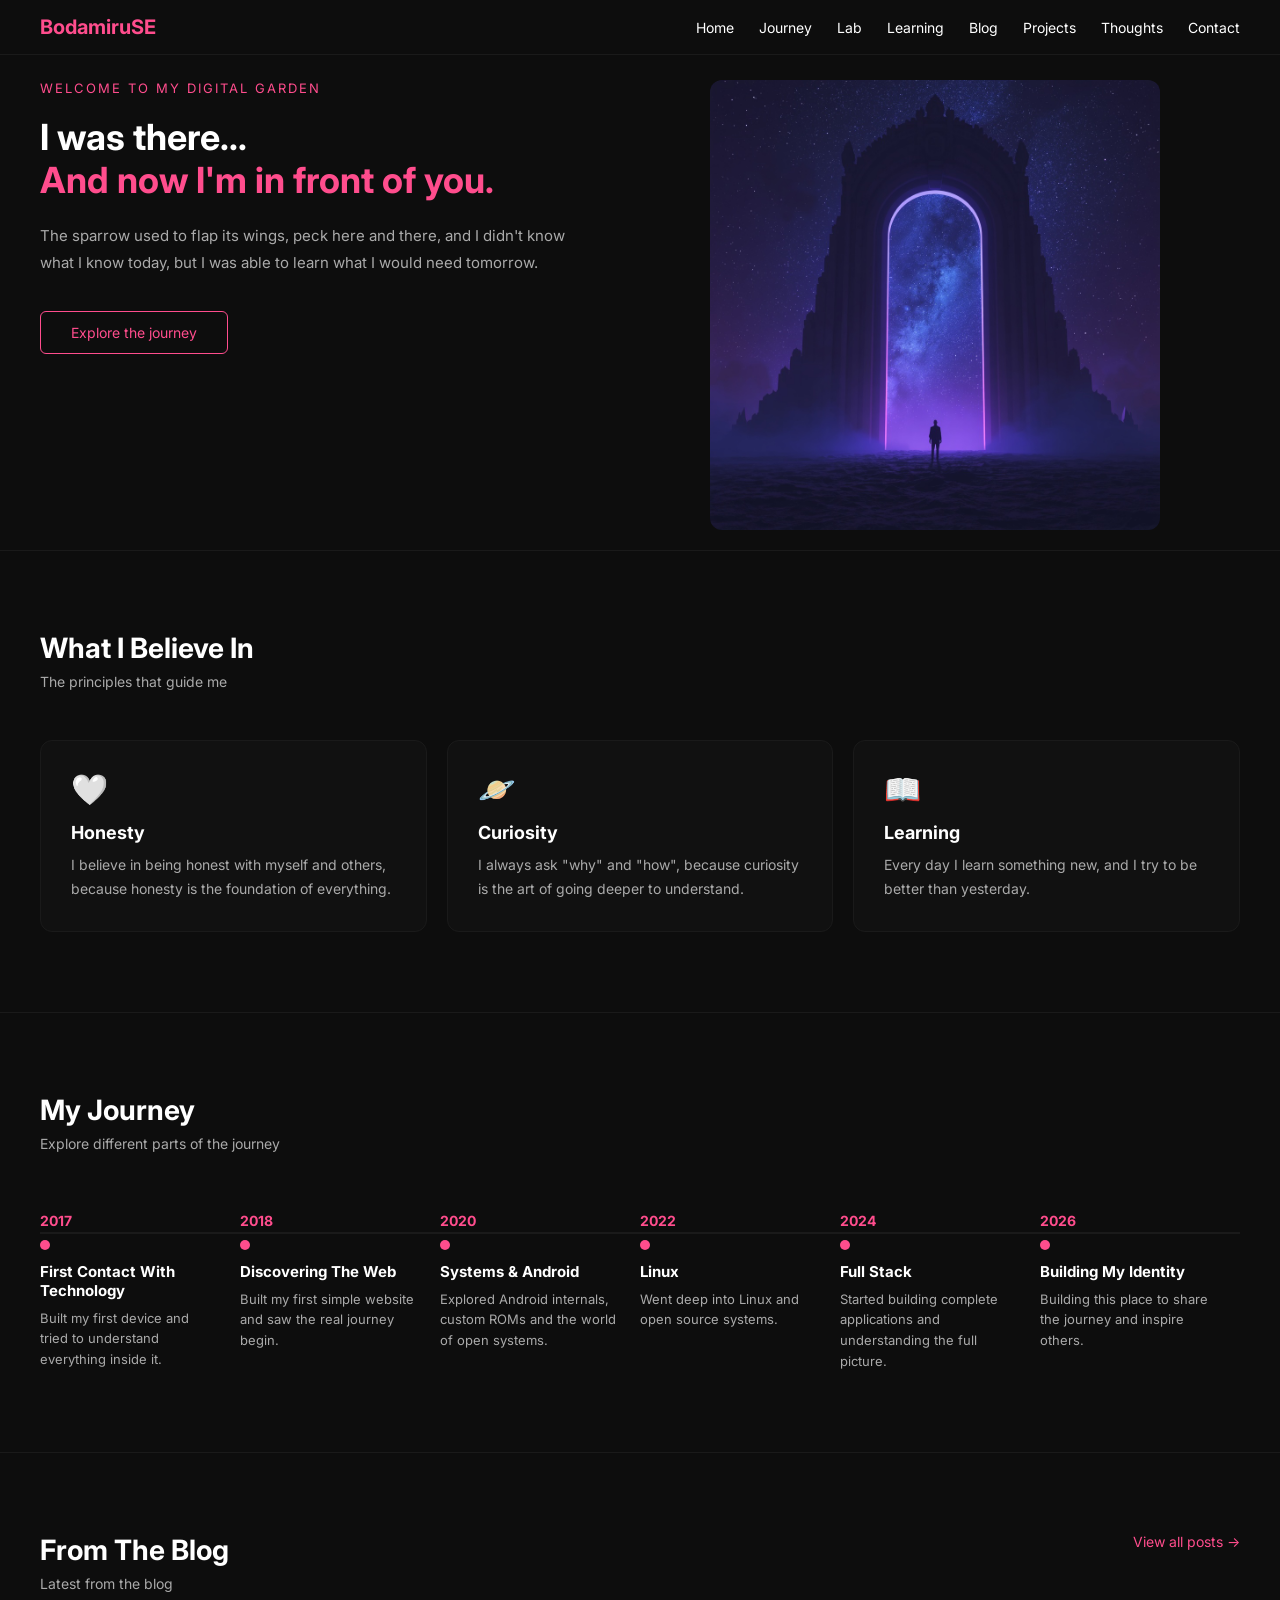
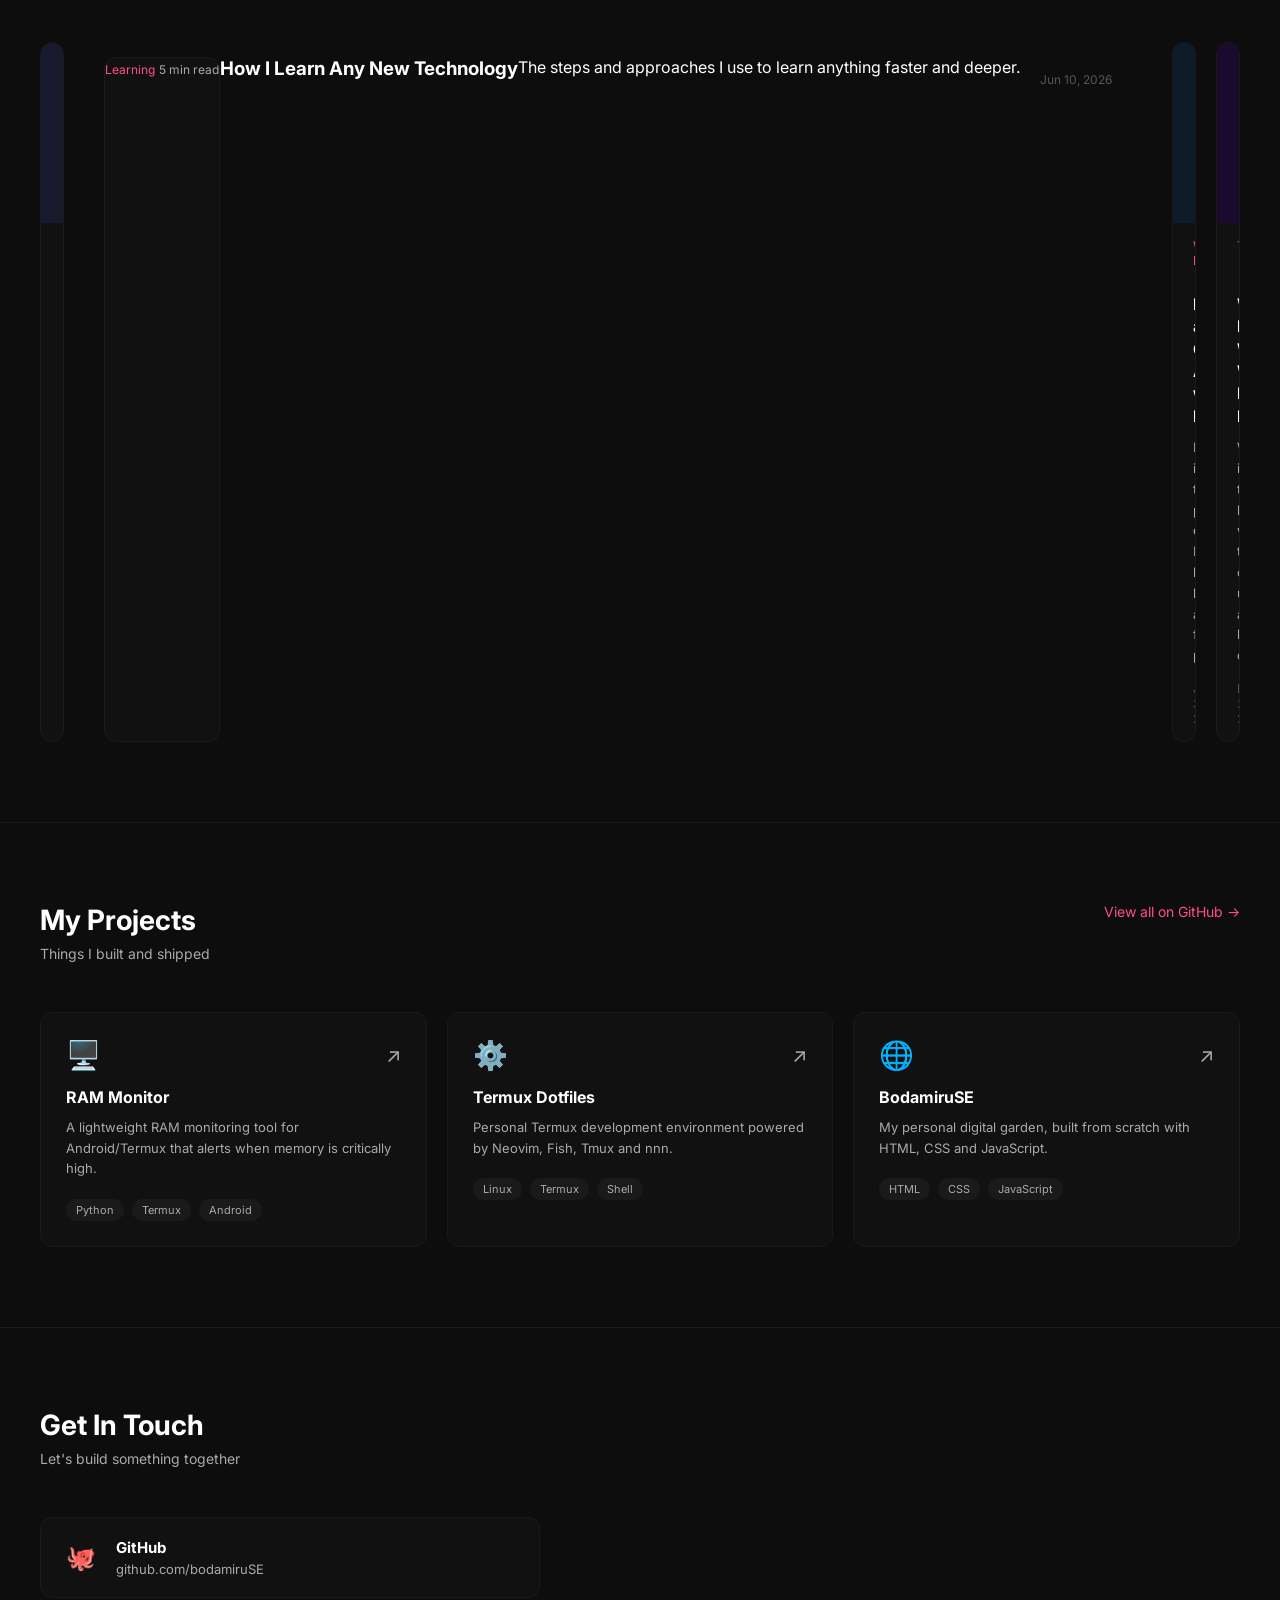
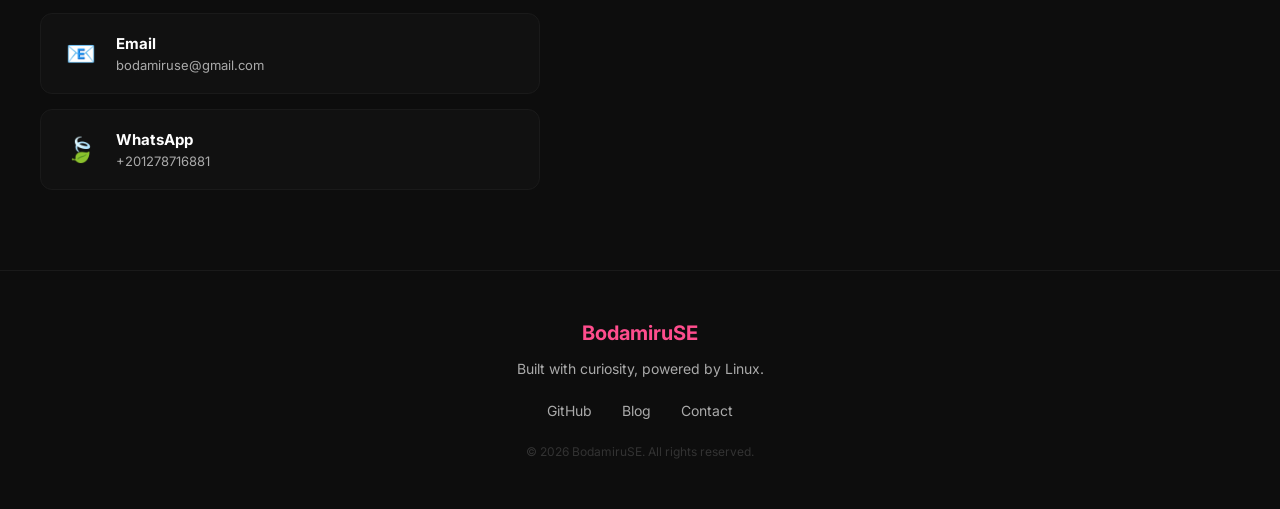
==== index.html @ ec555494 "add blog post page" ====
<!DOCTYPE html>
<html lang="en">
<head>
    <meta charset="UTF-8">
    <meta name="viewport" content="width=device-width, initial-scale=1.0">
    <title>BodamiruSE</title>
    <link rel="stylesheet" href="style.css">
</head>
<body>

    <!-- Navbar -->
    <nav class="navbar">
        <div class="nav-logo">BodamiruSE</div>
        <ul class="nav-links">
            <li><a href="#home">Home</a></li>
            <li><a href="#journey">Journey</a></li>
            <li><a href="#lab">Lab</a></li>
            <li><a href="#learning">Learning</a></li>
            <li><a href="#blog">Blog</a></li>
            <li><a href="#projects">Projects</a></li>
            <li><a href="#thoughts">Thoughts</a></li>
            <li><a href="#contact">Contact</a></li>
        </ul>
        <div class="hamburger" onclick="toggleMenu()">
            <span></span>
            <span></span>
            <span></span>
    </div>
    </nav>
    <!-- Hero Section -->
    <section class="hero" id="home">
        <div class="hero-text">
            <p class="hero-welcome">Welcome to my digital garden</p>
            <h1 class="hero-title">I was there...<br><span>And now I'm in front of you.</span></h1>
            <p class="hero-desc">The sparrow used to flap its wings, peck here and there, and I didn't know what I know today, but I was able to learn what I would need tomorrow.</p>
            <a href="#journey" class="hero-btn">Explore the journey</a>
        </div>
        <div class="hero-img">
            <img src="hero.jpg" alt="hero">
        </div>
    </section>
    <!-- Beliefs Section -->
    <section class="beliefs" id="beliefs">
        <div class="beliefs-header">
            <h2>What I Believe In</h2>
            <p>The principles that guide me</p>
        </div>
        <div class="beliefs-cards">
            <div class="belief-card">
                <span class="belief-icon">🤍</span>
               <h3>Honesty</h3>
               <p>I believe in being honest with myself and others, because honesty is the foundation of everything.</p>
            </div>
            <div class="belief-card">
                <span class="belief-icon">🪐</span>
                <h3>Curiosity</h3>
                <p>I always ask "why" and "how", because curiosity is the art of going deeper to understand.</p>
            </div>
            <div class="belief-card">
                <span class="belief-icon">📖</span>
                <h3>Learning</h3>
                <p>Every day I learn something new, and I try to be better than yesterday.</p>
            </div>
        </div>
    </section>
    <!-- Journey Section -->
<section class="journey" id="journey">
    <div class="journey-header">
        <h2>My Journey</h2>
        <p>Explore different parts of the journey</p>
    </div>
    <div class="timeline">
        <div class="timeline-item">
            <div class="timeline-year">2017</div>
            <div class="timeline-content">
                <h3>First Contact With Technology</h3>
                <p>Built my first device and tried to understand everything inside it.</p>
            </div>
        </div>
        <div class="timeline-item">
            <div class="timeline-year">2018</div>
            <div class="timeline-content">
                <h3>Discovering The Web</h3>
                <p>Built my first simple website and saw the real journey begin.</p>
            </div>
        </div>
        <div class="timeline-item">
            <div class="timeline-year">2020</div>
            <div class="timeline-content">
                <h3>Systems & Android</h3>
                <p>Explored Android internals, custom ROMs and the world of open systems.</p>
            </div>
        </div>
        <div class="timeline-item">
            <div class="timeline-year">2022</div>
            <div class="timeline-content">
                <h3>Linux</h3>
                <p>Went deep into Linux and open source systems.</p>
            </div>
        </div>
        <div class="timeline-item">
            <div class="timeline-year">2024</div>
            <div class="timeline-content">
                <h3>Full Stack</h3>
                <p>Started building complete applications and understanding the full picture.</p>
            </div>
        </div>
        <div class="timeline-item">
            <div class="timeline-year">2026</div>
            <div class="timeline-content">
                <h3>Building My Identity</h3>
                <p>Building this place to share the journey and inspire others.</p>
            </div>
        </div>
    </div>
</section>
<!-- Blog Section -->
<section class="blog" id="blog">
    <div class="blog-header">
        <div>
            <h2>From The Blog</h2>
            <p>Latest from the blog</p>
        </div>
        <a href="#" class="view-all">View all posts →</a>
    </div>
    <div class="blog-cards">
        <a href="blog-post.html" class="blog-card">
            <div class="blog-img" style="background: #1a1a2e;"></div>
            <div class="blog-info">
                <span class="blog-tag">Learning</span>
                <span class="blog-read">5 min read</span>
            </a>
            <h3>How I Learn Any New Technology</h3>
            <p>The steps and approaches I use to learn anything faster and deeper.</p>
            <span class="blog-date">Jun 10, 2026</span>
        </div>
        <div class="blog-card">
            <div class="blog-img" style="background: #0d1b2a;"></div>
            <div class="blog-info">
                <span class="blog-tag">Web Dev</span>
                <span class="blog-read">8 min read</span>
            </div>
            <h3>Building a Complete App with Next.js</h3>
            <p>From idea to publish, everything I learned building a full project.</p>
            <span class="blog-date">Jun 3, 2026</span>
        </div>
        <div class="blog-card">
            <div class="blog-img" style="background: #1a0a2e;"></div>
            <div class="blog-info">
                <span class="blog-tag">Thoughts</span>
                <span class="blog-read">4 min read</span>
            </div>
            <h3>Why I Write What I Learn</h3>
            <p>Writing is the best way to confirm understanding and help others.</p>
            <span class="blog-date">May 28, 2026</span>
        </div>
    </div>
</section>
    <!-- Projects Section -->
<section class="projects" id="projects">
    <div class="projects-header">
        <div>
            <h2>My Projects</h2>
            <p>Things I built and shipped</p>
        </div>
        <a href="https://github.com/bodamiruSE" class="view-all">View all on GitHub →</a>
    </div>
    <div class="projects-cards">
        <div class="project-card">
            <div class="project-top">
                <span class="project-icon">🖥️</span>
                <a href="https://github.com/bodamiruSE/ram-monitor" class="project-link">↗</a>
            </div>
            <h3>RAM Monitor</h3>
            <p>A lightweight RAM monitoring tool for Android/Termux that alerts when memory is critically high.</p>
            <div class="project-tags">
                <span>Python</span>
                <span>Termux</span>
                <span>Android</span>
            </div>
        </div>
        <div class="project-card">
            <div class="project-top">
                <span class="project-icon">⚙️</span>
                <a href="https://github.com/bodamiruSE/my-first-.dotfiles" class="project-link">↗</a>
            </div>
            <h3>Termux Dotfiles</h3>
            <p>Personal Termux development environment powered by Neovim, Fish, Tmux and nnn.</p>
            <div class="project-tags">
                <span>Linux</span>
                <span>Termux</span>
                <span>Shell</span>
            </div>
        </div>
        <div class="project-card">
            <div class="project-top">
                <span class="project-icon">🌐</span>
                <a href="#" class="project-link">↗</a>
            </div>
            <h3>BodamiruSE</h3>
            <p>My personal digital garden, built from scratch with HTML, CSS and JavaScript.</p>
            <div class="project-tags">
                <span>HTML</span>
                <span>CSS</span>
                <span>JavaScript</span>
            </div>
        </div>
    </div>
</section>
    <!-- Contact Section -->
<section class="contact" id="contact">
    <div class="contact-header">
        <h2>Get In Touch</h2>
        <p>Let's build something together</p>
    </div>
    <div class="contact-content">
        <div class="contact-links">
            <a href="https://github.com/bodamiruSE" class="contact-link">
                <span class="contact-icon">🐙</span>
                <div>
                    <h3>GitHub</h3>
                    <p>github.com/bodamiruSE</p>
                </div>
            </a>
            <a href="mailto:bodamiruse@gmail.com" class="contact-link">
                <span class="contact-icon">📧</span>
                <div>
                    <h3>Email</h3>
                    <p>bodamiruse@gmail.com</p>
                </div>
            </a>
            <a href="https://wa.me/201278716881" class="contact-link">
                <span class="contact-icon">🍃</span>
                <div>
                    <h3>WhatsApp</h3>
                    <p>+201278716881</p>
                </div>
            </a>
        </div>
    </div>
</section>
    <!-- Footer -->
<footer class="footer">
    <div class="footer-content">
        <div class="footer-logo">BodamiruSE</div>
        <p class="footer-text">Built with curiosity, powered by Linux.</p>
        <div class="footer-links">
            <a href="https://github.com/bodamiruSE">GitHub</a>
            <a href="#blog">Blog</a>
            <a href="#contact">Contact</a>
        </div>
        <p class="footer-copy">© 2026 BodamiruSE. All rights reserved.</p>
    </div>
</footer>
    <script src="script.js"></script>
</body>
</html>
---- style.css ----
@import url('https://fonts.googleapis.com/css2?family=Inter:wght@400;700&display=swap');

* {
    margin: 0;
    padding: 0;
    box-sizing: border-box;
}

body {
    font-family: 'Inter', sans-serif;
    background-color: #0d0d0d;
    color: #ffffff;
}

.navbar {
    display: flex;
    justify-content: space-between;
    align-items: center;
    padding: 15px 40px;
    background-color: #0d0d0d;
    position: fixed;
    width: 100%;
    top: 0;
    z-index: 1000;
    border-bottom: 1px solid #1a1a1a;
}

.nav-logo {
    font-size: 20px;
    font-weight: 700;
    color: #ff4d8d;
}

.nav-links {
    list-style: none;
    display: flex;
    gap: 25px;
}

.nav-links a {
    text-decoration: none;
    color: #ffffff;
    font-size: 14px;
    transition: color 0.3s;
}

.nav-links a:hover {
    color: #ff4d8d;
}

/* Hero Section */
.hero {
    display: flex;
    justify-content: space-between;
    align-items: flex-start;
    min-height: auto;
    padding: 80px 40px 20px;
    gap: 40px;
}

.hero-text {
    flex: 1;
    max-width: 550px;
}

.hero-welcome {
    color: #ff4d8d;
    font-size: 13px;
    letter-spacing: 2px;
    text-transform: uppercase;
    margin-bottom: 20px;
}

.hero-title {
    font-size: 36px;
    font-weight: 700;
    line-height: 1.2;
    margin-bottom: 20px;
}

.hero-title span {
    color: #ff4d8d;
}

.hero-desc {
    color: #aaa;
    font-size: 15px;
    line-height: 1.8;
    margin-bottom: 35px;
}

.hero-btn {
    display: inline-block;
    padding: 12px 30px;
    background: transparent;
    border: 1px solid #ff4d8d;
    color: #ff4d8d;
    text-decoration: none;
    border-radius: 6px;
    font-size: 14px;
    transition: all 0.3s;
}

.hero-btn:hover {
    background: #ff4d8d;
    color: #fff;
}

.hero-img {
    flex: 1;
    display: flex;
    justify-content: center;
}

.hero-img img {
    width: 100%;
    max-width: 450px;
    border-radius: 12px;
}
/* Hamburger */
.hamburger {
    display: none;
    flex-direction: column;
    gap: 5px;
    cursor: pointer;
}

.hamburger span {
    width: 25px;
    height: 2px;
    background: #ffffff;
    transition: all 0.3s;
}

/* Beliefs Section */
.beliefs {
    padding: 80px 40px;
    border-top: 1px solid #1a1a1a;
}

.beliefs-header {
    margin-bottom: 50px;
}

.beliefs-header h2 {
    font-size: 28px;
    font-weight: 700;
    margin-bottom: 8px;
}

.beliefs-header p {
    color: #aaa;
    font-size: 14px;
}

.beliefs-cards {
    display: flex;
    gap: 20px;
}

.belief-card {
    flex: 1;
    background: #111;
    border: 1px solid #1a1a1a;
    border-radius: 12px;
    padding: 30px;
    transition: border-color 0.3s;
}

.belief-card:hover {
    border-color: #ff4d8d;
}

.belief-icon {
    font-size: 30px;
    margin-bottom: 15px;
    display: block;
}

.belief-card h3 {
    font-size: 18px;
    font-weight: 700;
    margin-bottom: 10px;
}

.belief-card p {
    color: #aaa;
    font-size: 14px;
    line-height: 1.7;
}
/* Journey Section */
.journey {
    padding: 80px 40px;
    border-top: 1px solid #1a1a1a;
}

.journey-header {
    margin-bottom: 60px;
}

.journey-header h2 {
    font-size: 28px;
    font-weight: 700;
    margin-bottom: 8px;
}

.journey-header p {
    color: #aaa;
    font-size: 14px;
}

.timeline {
    display: flex;
    flex-direction: row;
    gap: 0;
    position: relative;
}

.timeline::before {
    content: '';
    position: absolute;
    top: 20px;
    left: 0;
    right: 0;
    height: 2px;
    background: #1a1a1a;
}

.timeline-item {
    flex: 1;
    position: relative;
    padding-top: 50px;
}

.timeline-year {
    position: absolute;
    top: 0;
    left: 0;
    font-size: 14px;
    font-weight: 700;
    color: #ff4d8d;
}

.timeline-year::before {
    content: '';
    position: absolute;
    top: 28px;
    left: 0;
    width: 10px;
    height: 10px;
    background: #ff4d8d;
    border-radius: 50%;
}

.timeline-content h3 {
    font-size: 15px;
    font-weight: 700;
    margin-bottom: 8px;
}

.timeline-content p {
    color: #aaa;
    font-size: 13px;
    line-height: 1.6;
    padding-right: 20px;
}
/* Blog Section */
.blog {
    padding: 80px 40px;
    border-top: 1px solid #1a1a1a;
}

.blog-header {
    display: flex;
    justify-content: space-between;
    align-items: flex-start;
    margin-bottom: 50px;
}

.blog-header h2 {
    font-size: 28px;
    font-weight: 700;
    margin-bottom: 8px;
}

.blog-header p {
    color: #aaa;
    font-size: 14px;
}

.view-all {
    color: #ff4d8d;
    text-decoration: none;
    font-size: 14px;
    transition: opacity 0.3s;
}

.view-all:hover {
    opacity: 0.7;
}

.blog-cards {
    display: flex;
    gap: 20px;
}

.blog-card {
    flex: 1;
    background: #111;
    border: 1px solid #1a1a1a;
    border-radius: 12px;
    overflow: hidden;
    transition: border-color 0.3s;
}

.blog-card:hover {
    border-color: #ff4d8d;
}

a.blog-card {
    display: block;
    text-decoration: none;
    color: inherit;
}

.blog-img {
    width: 100%;
    height: 180px;
}

.blog-info {
    display: flex;
    justify-content: space-between;
    padding: 15px 20px 0;
}

.blog-tag {
    color: #ff4d8d;
    font-size: 12px;
}

.blog-read {
    color: #aaa;
    font-size: 12px;
}

.blog-card h3 {
    font-size: 16px;
    font-weight: 700;
    padding: 10px 20px;
    line-height: 1.4;
}

.blog-card p {
    color: #aaa;
    font-size: 13px;
    padding: 0 20px;
    line-height: 1.6;
}

.blog-date {
    display: block;
    color: #555;
    font-size: 12px;
    padding: 15px 20px;
}
/* Projects Section */
.projects {
    padding: 80px 40px;
    border-top: 1px solid #1a1a1a;
}

.projects-header {
    display: flex;
    justify-content: space-between;
    align-items: flex-start;
    margin-bottom: 50px;
}

.projects-header h2 {
    font-size: 28px;
    font-weight: 700;
    margin-bottom: 8px;
}

.projects-header p {
    color: #aaa;
    font-size: 14px;
}

.projects-cards {
    display: flex;
    gap: 20px;
}

.project-card {
    flex: 1;
    background: #111;
    border: 1px solid #1a1a1a;
    border-radius: 12px;
    padding: 25px;
    transition: border-color 0.3s;
}

.project-card:hover {
    border-color: #ff4d8d;
}

.project-top {
    display: flex;
    justify-content: space-between;
    align-items: center;
    margin-bottom: 15px;
}

.project-icon {
    font-size: 28px;
}

.project-link {
    color: #aaa;
    text-decoration: none;
    font-size: 20px;
    transition: color 0.3s;
}

.project-link:hover {
    color: #ff4d8d;
}

.project-card h3 {
    font-size: 16px;
    font-weight: 700;
    margin-bottom: 10px;
}

.project-card p {
    color: #aaa;
    font-size: 13px;
    line-height: 1.6;
    margin-bottom: 20px;
}

.project-tags {
    display: flex;
    gap: 8px;
    flex-wrap: wrap;
}

.project-tags span {
    background: #1a1a1a;
    color: #aaa;
    font-size: 11px;
    padding: 4px 10px;
    border-radius: 20px;
}

/* Contact Section */
.contact {
    padding: 80px 40px;
    border-top: 1px solid #1a1a1a;
}

.contact-header {
    margin-bottom: 50px;
}

.contact-header h2 {
    font-size: 28px;
    font-weight: 700;
    margin-bottom: 8px;
}

.contact-header p {
    color: #aaa;
    font-size: 14px;
}

.contact-links {
    display: flex;
    flex-direction: column;
    gap: 15px;
    max-width: 500px;
}

.contact-link {
    display: flex;
    align-items: center;
    gap: 20px;
    background: #111;
    border: 1px solid #1a1a1a;
    border-radius: 12px;
    padding: 20px 25px;
    text-decoration: none;
    transition: border-color 0.3s;
}

.contact-link:hover {
    border-color: #ff4d8d;
}

.contact-icon {
    font-size: 24px;
}

.contact-link h3 {
    font-size: 15px;
    font-weight: 700;
    color: #fff;
    margin-bottom: 4px;
}

.contact-link p {
    font-size: 13px;
    color: #aaa;
}

/* Footer */
.footer {
    padding: 50px 40px;
    border-top: 1px solid #1a1a1a;
    text-align: center;
}

.footer-logo {
    font-size: 20px;
    font-weight: 700;
    color: #ff4d8d;
    margin-bottom: 15px;
}

.footer-text {
    color: #aaa;
    font-size: 14px;
    margin-bottom: 25px;
}

.footer-links {
    display: flex;
    justify-content: center;
    gap: 30px;
    margin-bottom: 25px;
}

.footer-links a {
    color: #aaa;
    text-decoration: none;
    font-size: 14px;
    transition: color 0.3s;
}

.footer-links a:hover {
    color: #ff4d8d;
}

.footer-copy {
    color: #333;
    font-size: 12px;
}

@media (max-width: 1024px) {
    .hamburger {
        display: flex;
    }

    .nav-links {
        display: none;
        flex-direction: column;
        position: absolute;
        top: 60px;
        left: 0;
        width: 100%;
        background: #0d0d0d;
        padding: 20px 40px;
        border-bottom: 1px solid #1a1a1a;
        z-index: 999;
    }
    .timeline {
    flex-direction: column;
    gap: 40px;
    }
    .timeline::before {
    display: none;
    }

    .nav-links.active {
        display: flex;
    }
    .blog-cards {
        flex-direction: column;
    }
    .projects-cards {
    │   flex-direction: column;
    }
}
@media (max-width: 1920px) {
    .beliefs-cards {
        flex-direction: row;
    }
}
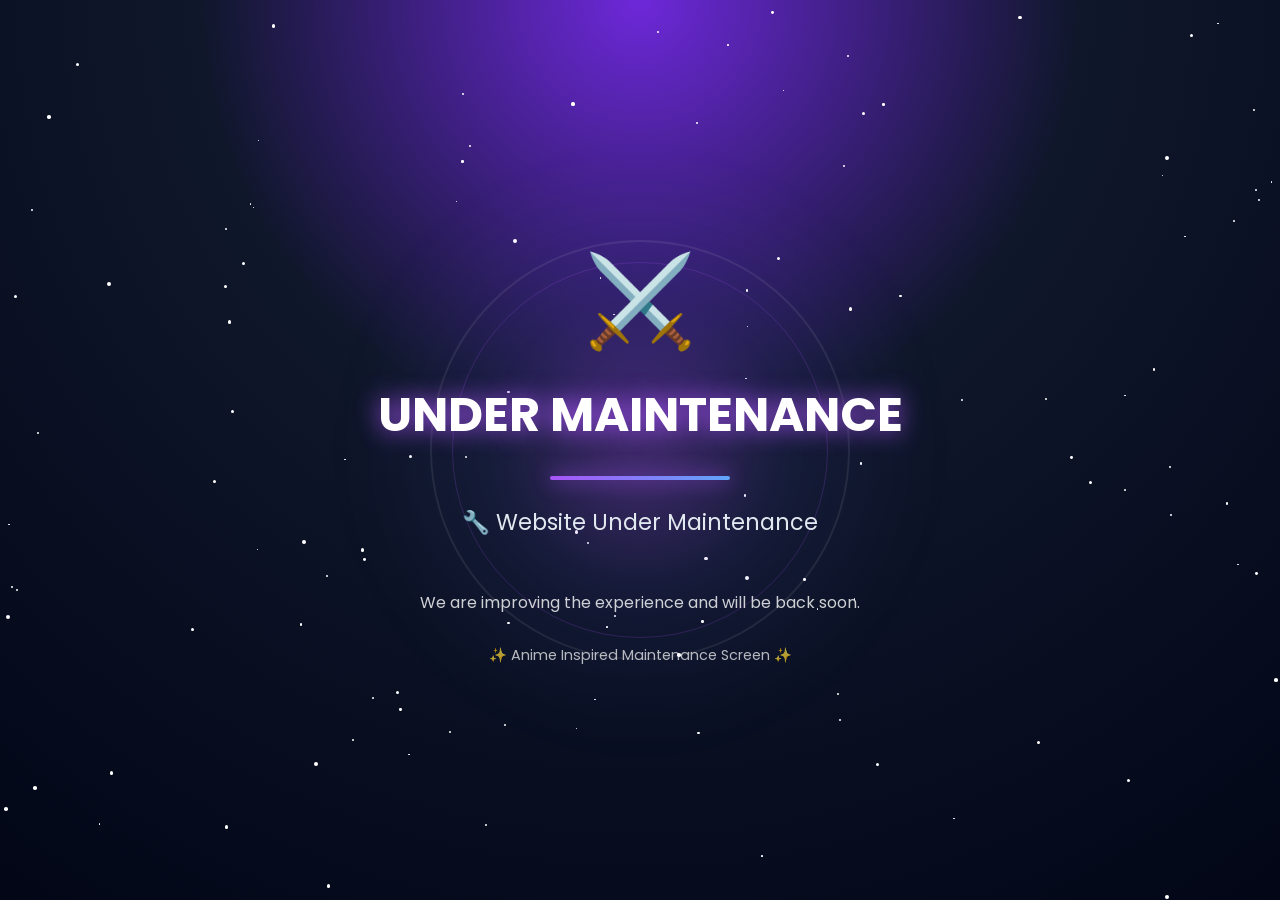
==== commit 9acbd25f: "UNDER MAINTENANCE" ====
--- a/index.html
+++ b/index.html
@@ -1,257 +1,266 @@
 <!DOCTYPE html>
 <html lang="en">
 <head>
-    <meta charset="UTF-8">
-    <meta name="viewport" content="width=device-width, initial-scale=1.0">
-    <title>BodamiruSE</title>
-    <link rel="stylesheet" href="style.css">
+<meta charset="UTF-8">
+<meta name="viewport" content="width=device-width, initial-scale=1.0">
+<title>Maintenance Mode</title>
+
+<style>
+@import url('https://fonts.googleapis.com/css2?family=Poppins:wght@300;500;700&display=swap');
+
+*{
+    margin:0;
+    padding:0;
+    box-sizing:border-box;
+}
+
+body{
+    font-family:'Poppins',sans-serif;
+    overflow:hidden;
+    height:100vh;
+    background:
+        radial-gradient(circle at top,#6d28d9 0%,#0f172a 40%,#020617 100%);
+    display:flex;
+    justify-content:center;
+    align-items:center;
+    color:white;
+    position:relative;
+}
+
+.stars{
+    position:absolute;
+    width:100%;
+    height:100%;
+    overflow:hidden;
+}
+
+.star{
+    position:absolute;
+    background:white;
+    border-radius:50%;
+    animation:twinkle 3s infinite alternate;
+}
+
+@keyframes twinkle{
+    from{opacity:.2;}
+    to{opacity:1;}
+}
+
+.anime-glow{
+    position:absolute;
+    width:600px;
+    height:600px;
+    border-radius:50%;
+    background:radial-gradient(circle,
+        rgba(168,85,247,.35),
+        rgba(99,102,241,.08),
+        transparent 70%);
+    filter:blur(20px);
+    animation:float 6s ease-in-out infinite;
+}
+
+@keyframes float{
+    0%,100%{transform:translateY(0);}
+    50%{transform:translateY(-20px);}
+}
+
+.container{
+    position:relative;
+    z-index:10;
+    text-align:center;
+    max-width:900px;
+    padding:30px;
+}
+
+.logo{
+    font-size:90px;
+    animation:pulse 2s infinite;
+}
+
+@keyframes pulse{
+    0%,100%{transform:scale(1);}
+    50%{transform:scale(1.08);}
+}
+
+h1{
+    font-size:3rem;
+    margin-top:10px;
+    text-shadow:0 0 25px #a855f7;
+}
+
+.message{
+    margin-top:25px;
+    font-size:1.4rem;
+    min-height:70px;
+    transition:.4s;
+    color:#e2e8f0;
+}
+
+.subtitle{
+    margin-top:15px;
+    opacity:.8;
+}
+
+.line{
+    width:180px;
+    height:4px;
+    margin:25px auto;
+    border-radius:999px;
+    background:linear-gradient(90deg,#a855f7,#60a5fa);
+    box-shadow:0 0 20px #a855f7;
+}
+
+.footer{
+    margin-top:30px;
+    opacity:.7;
+    font-size:.9rem;
+}
+
+.anime-circle{
+    position:absolute;
+    width:420px;
+    height:420px;
+    border:2px solid rgba(255,255,255,.08);
+    border-radius:50%;
+    animation:spin 30s linear infinite;
+}
+
+.anime-circle::before{
+    content:"";
+    position:absolute;
+    inset:20px;
+    border-radius:50%;
+    border:1px solid rgba(168,85,247,.2);
+}
+
+@keyframes spin{
+    from{transform:rotate(0deg);}
+    to{transform:rotate(360deg);}
+}
+
+@media(max-width:768px){
+    h1{
+        font-size:2rem;
+    }
+
+    .logo{
+        font-size:65px;
+    }
+
+    .message{
+        font-size:1.1rem;
+    }
+}
+</style>
 </head>
 <body>
 
-    <!-- Navbar -->
-    <nav class="navbar">
-        <div class="nav-logo">BodamiruSE</div>
-        <ul class="nav-links">
-            <li><a href="#home">Home</a></li>
-            <li><a href="#journey">Journey</a></li>
-            <li><a href="#lab">Lab</a></li>
-            <li><a href="#learning">Learning</a></li>
-            <li><a href="#blog">Blog</a></li>
-            <li><a href="#projects">Projects</a></li>
-            <li><a href="#thoughts">Thoughts</a></li>
-            <li><a href="#contact">Contact</a></li>
-        </ul>
-        <div class="hamburger" onclick="toggleMenu()">
-            <span></span>
-            <span></span>
-            <span></span>
+<div class="stars" id="stars"></div>
+<div class="anime-glow"></div>
+<div class="anime-circle"></div>
+
+<div class="container">
+
+    <div class="logo">⚔️</div>
+
+    <h1>UNDER MAINTENANCE</h1>
+
+    <div class="line"></div>
+
+    <div class="message" id="message">
+        Loading...
     </div>
-    </nav>
-    <!-- Hero Section -->
-    <section class="hero" id="home">
-        <div class="hero-text">
-            <p class="hero-welcome">Welcome to my digital garden</p>
-            <h1 class="hero-title">I was there...<br><span>And now I'm in front of you.</span></h1>
-            <p class="hero-desc">The sparrow used to flap its wings, peck here and there, and I didn't know what I know today, but I was able to learn what I would need tomorrow.</p>
-            <a href="#journey" class="hero-btn">Explore the journey</a>
-        </div>
-        <div class="hero-img">
-            <img src="hero.jpg" alt="hero">
-        </div>
-    </section>
-    <!-- Beliefs Section -->
-    <section class="beliefs" id="beliefs">
-        <div class="beliefs-header">
-            <h2>What I Believe In</h2>
-            <p>The principles that guide me</p>
-        </div>
-        <div class="beliefs-cards">
-            <div class="belief-card">
-                <span class="belief-icon">🤍</span>
-               <h3>Honesty</h3>
-               <p>I believe in being honest with myself and others, because honesty is the foundation of everything.</p>
-            </div>
-            <div class="belief-card">
-                <span class="belief-icon">🪐</span>
-                <h3>Curiosity</h3>
-                <p>I always ask "why" and "how", because curiosity is the art of going deeper to understand.</p>
-            </div>
-            <div class="belief-card">
-                <span class="belief-icon">📖</span>
-                <h3>Learning</h3>
-                <p>Every day I learn something new, and I try to be better than yesterday.</p>
-            </div>
-        </div>
-    </section>
-    <!-- Journey Section -->
-<section class="journey" id="journey">
-    <div class="journey-header">
-        <h2>My Journey</h2>
-        <p>Explore different parts of the journey</p>
+
+    <div class="subtitle">
+        We are improving the experience and will be back soon.
     </div>
-    <div class="timeline">
-        <div class="timeline-item">
-            <div class="timeline-year">2017</div>
-            <div class="timeline-content">
-                <h3>First Contact With Technology</h3>
-                <p>Built my first device and tried to understand everything inside it.</p>
-            </div>
-        </div>
-        <div class="timeline-item">
-            <div class="timeline-year">2018</div>
-            <div class="timeline-content">
-                <h3>Discovering The Web</h3>
-                <p>Built my first simple website and saw the real journey begin.</p>
-            </div>
-        </div>
-        <div class="timeline-item">
-            <div class="timeline-year">2020</div>
-            <div class="timeline-content">
-                <h3>Systems & Android</h3>
-                <p>Explored Android internals, custom ROMs and the world of open systems.</p>
-            </div>
-        </div>
-        <div class="timeline-item">
-            <div class="timeline-year">2022</div>
-            <div class="timeline-content">
-                <h3>Linux</h3>
-                <p>Went deep into Linux and open source systems.</p>
-            </div>
-        </div>
-        <div class="timeline-item">
-            <div class="timeline-year">2024</div>
-            <div class="timeline-content">
-                <h3>Full Stack</h3>
-                <p>Started building complete applications and understanding the full picture.</p>
-            </div>
-        </div>
-        <div class="timeline-item">
-            <div class="timeline-year">2026</div>
-            <div class="timeline-content">
-                <h3>Building My Identity</h3>
-                <p>Building this place to share the journey and inspire others.</p>
-            </div>
-        </div>
+
+    <div class="footer">
+        ✨ Anime Inspired Maintenance Screen ✨
     </div>
-</section>
-<!-- Blog Section -->
-<section class="blog" id="blog">
-    <div class="blog-header">
-        <div>
-            <h2>From The Blog</h2>
-            <p>Latest from the blog</p>
-        </div>
-        <a href="#" class="view-all">View all posts →</a>
-    </div>
-    <div class="blog-cards">
-        <a href="blog-post.html" class="blog-card">
-            <div class="blog-img" style="background: #1a1a2e;"></div>
-            <div class="blog-info">
-                <span class="blog-tag">Learning</span>
-                <span class="blog-read">5 min read</span>
-            </a>
-            <h3>How I Learn Any New Technology</h3>
-            <p>The steps and approaches I use to learn anything faster and deeper.</p>
-            <span class="blog-date">Jun 10, 2026</span>
-        </div>
-        <div class="blog-card">
-            <div class="blog-img" style="background: #0d1b2a;"></div>
-            <div class="blog-info">
-                <span class="blog-tag">Web Dev</span>
-                <span class="blog-read">8 min read</span>
-            </div>
-            <h3>Building a Complete App with Next.js</h3>
-            <p>From idea to publish, everything I learned building a full project.</p>
-            <span class="blog-date">Jun 3, 2026</span>
-        </div>
-        <div class="blog-card">
-            <div class="blog-img" style="background: #1a0a2e;"></div>
-            <div class="blog-info">
-                <span class="blog-tag">Thoughts</span>
-                <span class="blog-read">4 min read</span>
-            </div>
-            <h3>Why I Write What I Learn</h3>
-            <p>Writing is the best way to confirm understanding and help others.</p>
-            <span class="blog-date">May 28, 2026</span>
-        </div>
-    </div>
-</section>
-    <!-- Projects Section -->
-<section class="projects" id="projects">
-    <div class="projects-header">
-        <div>
-            <h2>My Projects</h2>
-            <p>Things I built and shipped</p>
-        </div>
-        <a href="https://github.com/bodamiruSE" class="view-all">View all on GitHub →</a>
-    </div>
-    <div class="projects-cards">
-        <div class="project-card">
-            <div class="project-top">
-                <span class="project-icon">🖥️</span>
-                <a href="https://github.com/bodamiruSE/ram-monitor" class="project-link">↗</a>
-            </div>
-            <h3>RAM Monitor</h3>
-            <p>A lightweight RAM monitoring tool for Android/Termux that alerts when memory is critically high.</p>
-            <div class="project-tags">
-                <span>Python</span>
-                <span>Termux</span>
-                <span>Android</span>
-            </div>
-        </div>
-        <div class="project-card">
-            <div class="project-top">
-                <span class="project-icon">⚙️</span>
-                <a href="https://github.com/bodamiruSE/my-first-.dotfiles" class="project-link">↗</a>
-            </div>
-            <h3>Termux Dotfiles</h3>
-            <p>Personal Termux development environment powered by Neovim, Fish, Tmux and nnn.</p>
-            <div class="project-tags">
-                <span>Linux</span>
-                <span>Termux</span>
-                <span>Shell</span>
-            </div>
-        </div>
-        <div class="project-card">
-            <div class="project-top">
-                <span class="project-icon">🌐</span>
-                <a href="#" class="project-link">↗</a>
-            </div>
-            <h3>BodamiruSE</h3>
-            <p>My personal digital garden, built from scratch with HTML, CSS and JavaScript.</p>
-            <div class="project-tags">
-                <span>HTML</span>
-                <span>CSS</span>
-                <span>JavaScript</span>
-            </div>
-        </div>
-    </div>
-</section>
-    <!-- Contact Section -->
-<section class="contact" id="contact">
-    <div class="contact-header">
-        <h2>Get In Touch</h2>
-        <p>Let's build something together</p>
-    </div>
-    <div class="contact-content">
-        <div class="contact-links">
-            <a href="https://github.com/bodamiruSE" class="contact-link">
-                <span class="contact-icon">🐙</span>
-                <div>
-                    <h3>GitHub</h3>
-                    <p>github.com/bodamiruSE</p>
-                </div>
-            </a>
-            <a href="mailto:bodamiruse@gmail.com" class="contact-link">
-                <span class="contact-icon">📧</span>
-                <div>
-                    <h3>Email</h3>
-                    <p>bodamiruse@gmail.com</p>
-                </div>
-            </a>
-            <a href="https://wa.me/201278716881" class="contact-link">
-                <span class="contact-icon">🍃</span>
-                <div>
-                    <h3>WhatsApp</h3>
-                    <p>+201278716881</p>
-                </div>
-            </a>
-        </div>
-    </div>
-</section>
-    <!-- Footer -->
-<footer class="footer">
-    <div class="footer-content">
-        <div class="footer-logo">BodamiruSE</div>
-        <p class="footer-text">Built with curiosity, powered by Linux.</p>
-        <div class="footer-links">
-            <a href="https://github.com/bodamiruSE">GitHub</a>
-            <a href="#blog">Blog</a>
-            <a href="#contact">Contact</a>
-        </div>
-        <p class="footer-copy">© 2026 BodamiruSE. All rights reserved.</p>
-    </div>
-</footer>
-    <script src="script.js"></script>
+
+</div>
+
+<script>
+
+// Anime-like stars
+const stars = document.getElementById("stars");
+
+for(let i=0;i<120;i++){
+    const star = document.createElement("div");
+    star.className = "star";
+
+    const size = Math.random()*3+1;
+
+    star.style.width = size+"px";
+    star.style.height = size+"px";
+    star.style.left = Math.random()*100+"%";
+    star.style.top = Math.random()*100+"%";
+    star.style.animationDuration = (Math.random()*4+2)+"s";
+
+    stars.appendChild(star);
+}
+
+// Maintenance in many languages
+const languages = [
+"🔧 Website Under Maintenance",
+"🔧 الموقع تحت الصيانة",
+"🔧 Site en maintenance",
+"🔧 Sitio en mantenimiento",
+"🔧 Sito in manutenzione",
+"🔧 Website in onderhoud",
+"🔧 Wartungsarbeiten laufen",
+"🔧 Site em manutenção",
+"🔧 Сайт на обслуживании",
+"🔧 网站维护中",
+"🔧 網站維護中",
+"🔧 サイトはメンテナンス中です",
+"🔧 사이트 점검 중입니다",
+"🔧 साइट रखरखाव में है",
+"🔧 সাইট রক্ষণাবেক্ষণে আছে",
+"🔧 Situs sedang dalam pemeliharaan",
+"🔧 Laman sedang diselenggara",
+"🔧 Trang web đang bảo trì",
+"🔧 เว็บไซต์กำลังปรับปรุง",
+"🔧 Site sedang diperbaiki",
+"🔧 האתר בתחזוקה",
+"🔧 الموقع قيد الصيانة",
+"🔧 Web sitesi bakımda",
+"🔧 Strona w konserwacji",
+"🔧 Stránka je v údržbě",
+"🔧 Stránka je v údržbe",
+"🔧 Oldal karbantartás alatt",
+"🔧 Site-ul este în mentenanță",
+"🔧 Сайт в процесі обслуговування",
+"🔧 Sajt je na održavanju",
+"🔧 Spletna stran je v vzdrževanju",
+"🔧 Saidi hooldatakse",
+"🔧 Tīmekļa vietne tiek uzturēta",
+"🔧 Svetainė prižiūrima",
+"🔧 Viðhald á vefsíðu",
+"🔧 Nettsted under vedlikehold",
+"🔧 Webbplats under underhåll",
+"🔧 Verkkosivusto huollossa",
+"🔧 Ιστότοπος υπό συντήρηση"
+];
+
+const message = document.getElementById("message");
+let index = 0;
+
+function rotateLanguages(){
+    message.style.opacity = 0;
+
+    setTimeout(()=>{
+        message.textContent = languages[index];
+        message.style.opacity = 1;
+        index = (index + 1) % languages.length;
+    },300);
+}
+
+rotateLanguages();
+setInterval(rotateLanguages,2500);
+
+</script>
+
 </body>
 </html>
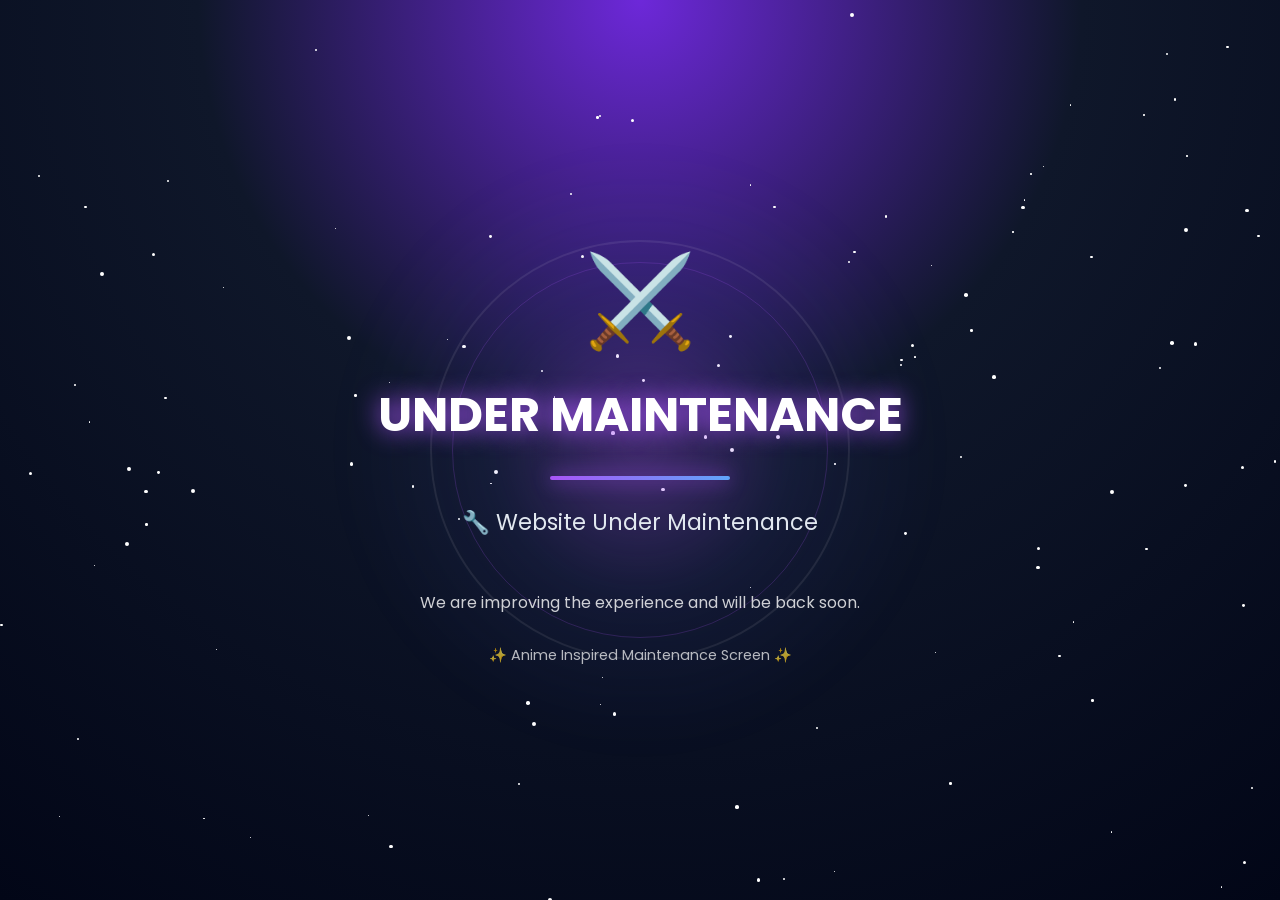
==== commit 47bd4615: "BodamiruSE | UNDER MAINTENANCE" ====
--- a/index.html
+++ b/index.html
@@ -3,7 +3,7 @@
 <head>
 <meta charset="UTF-8">
 <meta name="viewport" content="width=device-width, initial-scale=1.0">
-<title>Maintenance Mode</title>
+<title>BodamiruSE | Maintenance Mode</title>
 
 <style>
 @import url('https://fonts.googleapis.com/css2?family=Poppins:wght@300;500;700&display=swap');
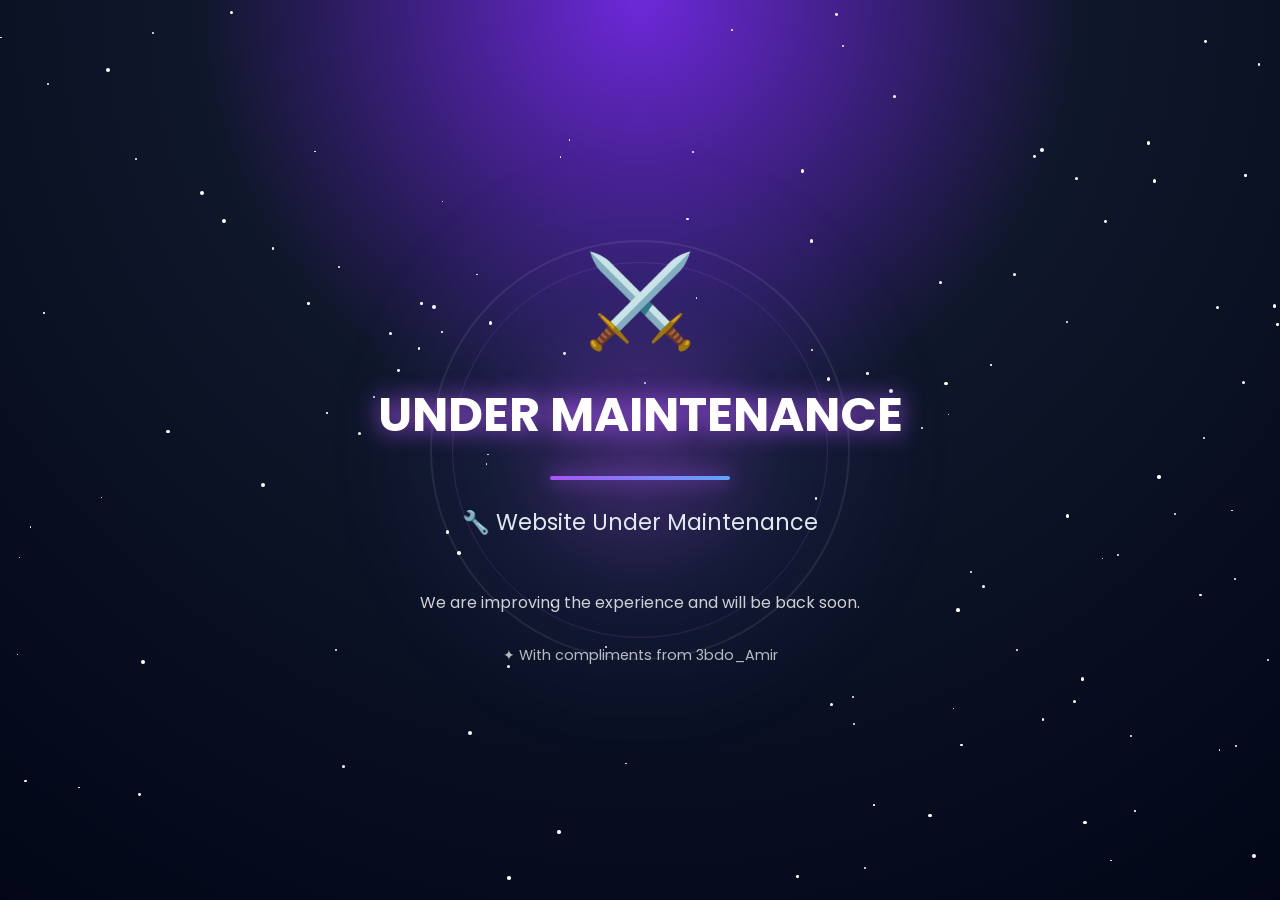
==== commit 5e439862: "➕ Add Greeting ✨" ====
--- a/index.html
+++ b/index.html
@@ -176,7 +176,7 @@
     </div>
 
     <div class="footer">
-        ✨ Anime Inspired Maintenance Screen ✨
+        ✦ With compliments from 3bdo_Amir
     </div>
 
 </div>
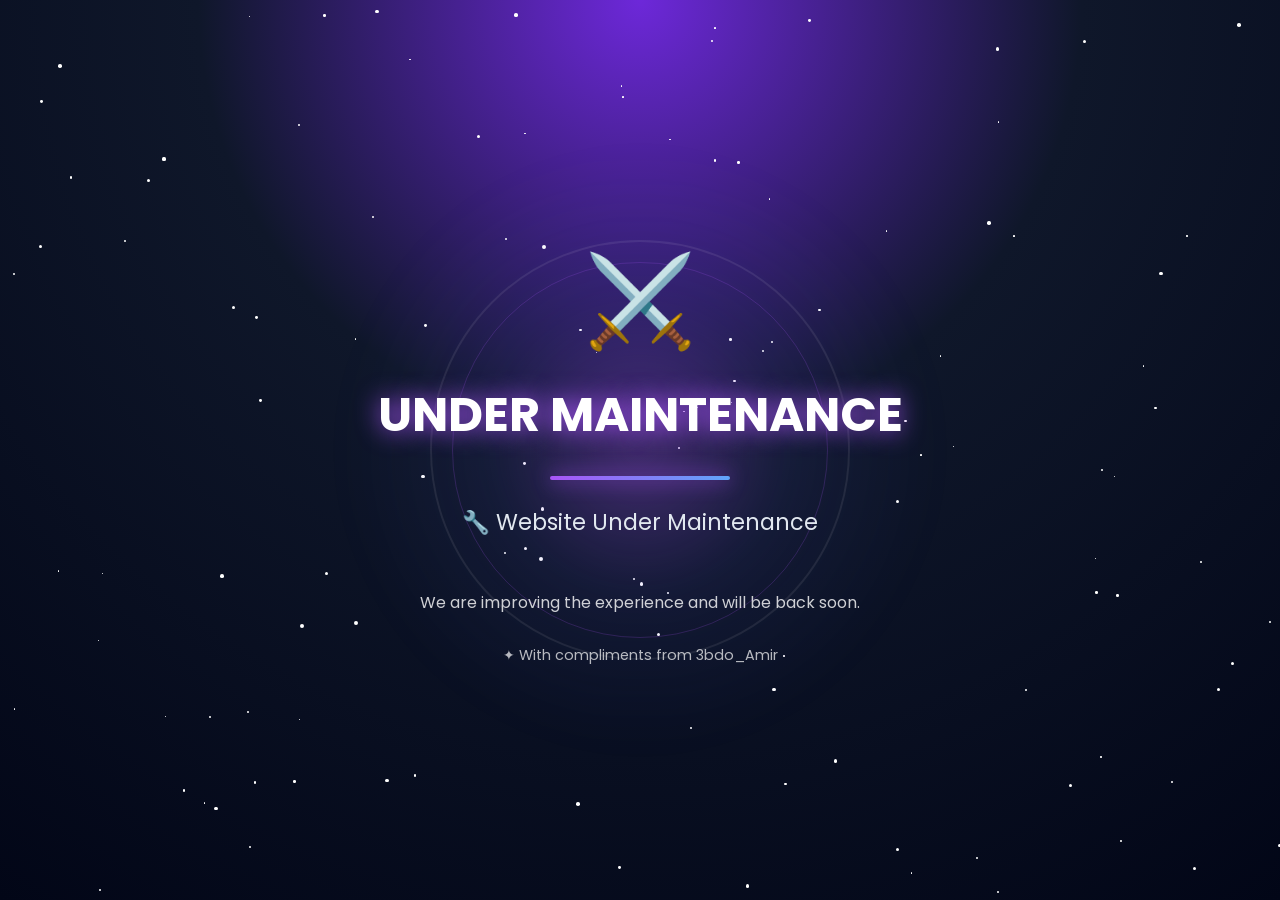
==== commit deb14d40: "feat: add favicon" ====
--- a/index.html
+++ b/index.html
@@ -3,6 +3,7 @@
 <head>
 <meta charset="UTF-8">
 <meta name="viewport" content="width=device-width, initial-scale=1.0">
+<link rel="icon" href="/favicon.ico" sizes="any">
 <title>BodamiruSE | Maintenance Mode</title>
 
 <style>
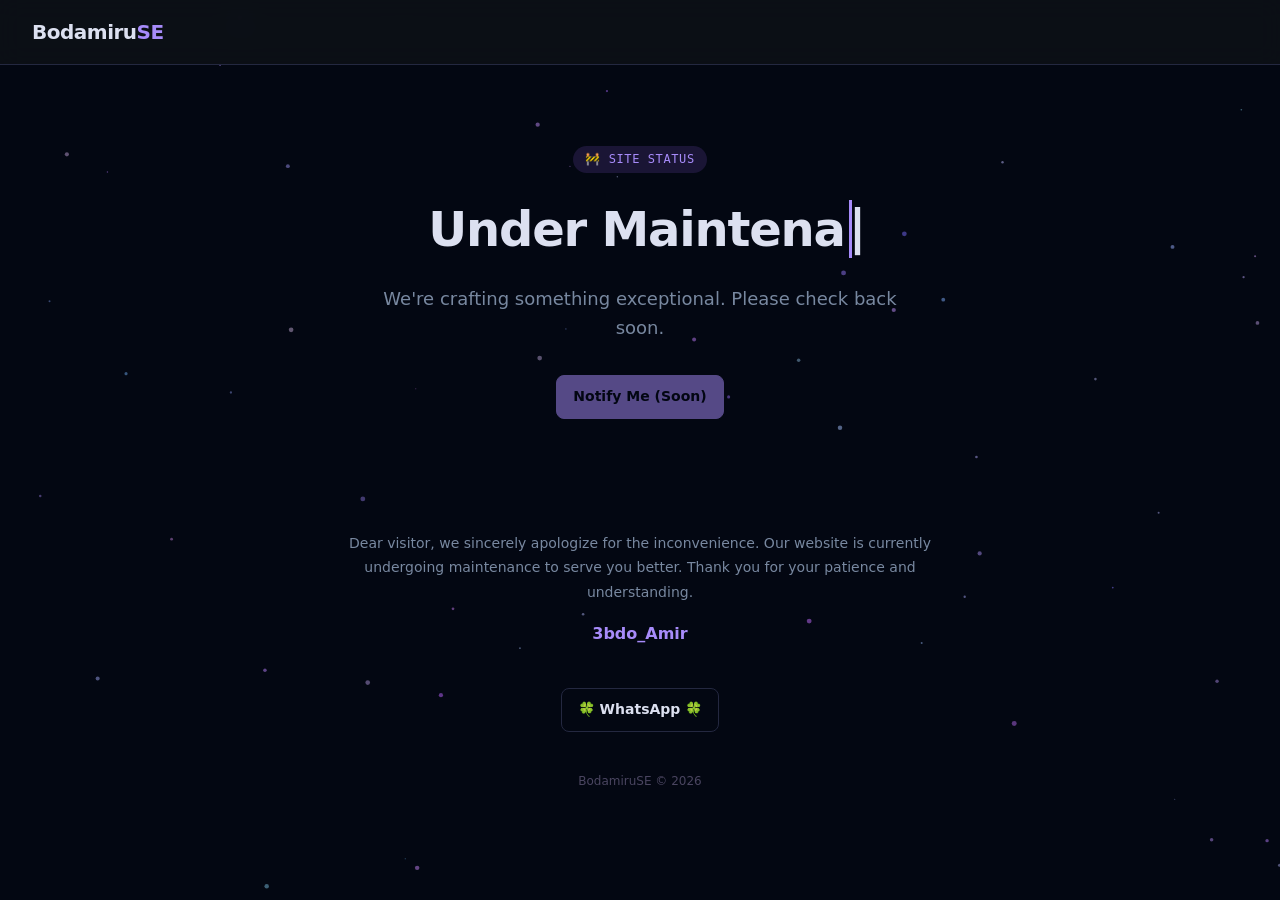
==== commit 6a31d46f: "undergoing maintenance" ====
--- a/index.html
+++ b/index.html
@@ -1,267 +1,868 @@
 <!DOCTYPE html>
-<html lang="en">
+<html lang="en" dir="ltr">
 <head>
-<meta charset="UTF-8">
-<meta name="viewport" content="width=device-width, initial-scale=1.0">
-<link rel="icon" href="/favicon.ico" sizes="any">
-<title>BodamiruSE | Maintenance Mode</title>
-
-<style>
-@import url('https://fonts.googleapis.com/css2?family=Poppins:wght@300;500;700&display=swap');
-
-*{
-    margin:0;
-    padding:0;
-    box-sizing:border-box;
-}
-
-body{
-    font-family:'Poppins',sans-serif;
-    overflow:hidden;
-    height:100vh;
-    background:
-        radial-gradient(circle at top,#6d28d9 0%,#0f172a 40%,#020617 100%);
-    display:flex;
-    justify-content:center;
-    align-items:center;
-    color:white;
-    position:relative;
-}
-
-.stars{
-    position:absolute;
-    width:100%;
-    height:100%;
-    overflow:hidden;
-}
-
-.star{
-    position:absolute;
-    background:white;
-    border-radius:50%;
-    animation:twinkle 3s infinite alternate;
-}
-
-@keyframes twinkle{
-    from{opacity:.2;}
-    to{opacity:1;}
-}
-
-.anime-glow{
-    position:absolute;
-    width:600px;
-    height:600px;
-    border-radius:50%;
-    background:radial-gradient(circle,
-        rgba(168,85,247,.35),
-        rgba(99,102,241,.08),
-        transparent 70%);
-    filter:blur(20px);
-    animation:float 6s ease-in-out infinite;
-}
-
-@keyframes float{
-    0%,100%{transform:translateY(0);}
-    50%{transform:translateY(-20px);}
-}
-
-.container{
-    position:relative;
-    z-index:10;
-    text-align:center;
-    max-width:900px;
-    padding:30px;
-}
-
-.logo{
-    font-size:90px;
-    animation:pulse 2s infinite;
-}
-
-@keyframes pulse{
-    0%,100%{transform:scale(1);}
-    50%{transform:scale(1.08);}
-}
-
-h1{
-    font-size:3rem;
-    margin-top:10px;
-    text-shadow:0 0 25px #a855f7;
-}
-
-.message{
-    margin-top:25px;
-    font-size:1.4rem;
-    min-height:70px;
-    transition:.4s;
-    color:#e2e8f0;
-}
-
-.subtitle{
-    margin-top:15px;
-    opacity:.8;
-}
-
-.line{
-    width:180px;
-    height:4px;
-    margin:25px auto;
-    border-radius:999px;
-    background:linear-gradient(90deg,#a855f7,#60a5fa);
-    box-shadow:0 0 20px #a855f7;
-}
-
-.footer{
-    margin-top:30px;
-    opacity:.7;
-    font-size:.9rem;
-}
-
-.anime-circle{
-    position:absolute;
-    width:420px;
-    height:420px;
-    border:2px solid rgba(255,255,255,.08);
-    border-radius:50%;
-    animation:spin 30s linear infinite;
-}
-
-.anime-circle::before{
-    content:"";
-    position:absolute;
-    inset:20px;
-    border-radius:50%;
-    border:1px solid rgba(168,85,247,.2);
-}
-
-@keyframes spin{
-    from{transform:rotate(0deg);}
-    to{transform:rotate(360deg);}
-}
-
-@media(max-width:768px){
-    h1{
-        font-size:2rem;
-    }
-
-    .logo{
-        font-size:65px;
-    }
-
-    .message{
-        font-size:1.1rem;
-    }
-}
-</style>
+    <meta charset="UTF-8">
+    <meta name="viewport" content="width=device-width, initial-scale=1.0">
+    <title>BodamiruSE | Under Maintenance</title>
+    
+    <!-- ==================== STYLES ==================== -->
+    <style>
+        /* ============================================
+           RESET & BASE
+           ============================================ */
+        *,
+        *::before,
+        *::after {
+            margin: 0;
+            padding: 0;
+            box-sizing: border-box;
+        }
+
+        /* ============================================
+           DESIGN TOKENS — SYSTEM VARIABLES
+           ============================================ */
+        :root {
+            /* ----- 1. PRIMITIVES (القيم الخام) ----- */
+            --gray-50: #f9fafb;
+            --gray-100: #f3f4f6;
+            --gray-200: #e5e7eb;
+            --gray-300: #d1d5db;
+            --gray-400: #9ca3af;
+            --gray-500: #6b7280;
+            --gray-600: #4b5563;
+            --gray-700: #374151;
+            --gray-800: #1f2937;
+            --gray-900: #111827;
+            --gray-950: #030712;
+
+            --blue-50: #eff6ff;
+            --blue-100: #dbeafe;
+            --blue-200: #bfdbfe;
+            --blue-300: #93c5fd;
+            --blue-400: #60a5fa;
+            --blue-500: #3b82f6;
+            --blue-600: #2563eb;
+            --blue-700: #1d4ed8;
+            --blue-800: #1e40af;
+            --blue-900: #1e3a8a;
+            --blue-950: #172554;
+
+            --photon-50: #f5f3ff;
+            --photon-100: #ede9fe;
+            --photon-200: #ddd6fe;
+            --photon-300: #c4b5fd;
+            --photon-400: #a78bfa;
+            --photon-500: #8b5cf6;
+            --photon-600: #7c3aed;
+            --photon-700: #6d28d9;
+            --photon-800: #5b21b6;
+            --photon-900: #4c1d95;
+            --photon-950: #2e1065;
+
+            --red-50: #fef2f2;
+            --red-100: #fee2e2;
+            --red-200: #fecaca;
+            --red-300: #fca5a5;
+            --red-400: #f87171;
+            --red-500: #ef4444;
+            --red-600: #dc2626;
+            --red-700: #b91c1c;
+            --red-800: #991b1b;
+            --red-900: #7f1d1d;
+            --red-950: #450a0a;
+
+            --green-50: #ecfdf5;
+            --green-100: #d1fae5;
+            --green-200: #a7f3d0;
+            --green-300: #6ee7b7;
+            --green-400: #34d399;
+            --green-500: #10b981;
+            --green-600: #059669;
+            --green-700: #047857;
+            --green-800: #065f46;
+            --green-900: #064e3b;
+            --green-950: #022c22;
+
+            --yellow-50: #fffbeb;
+            --yellow-100: #fef3c7;
+            --yellow-200: #fde68a;
+            --yellow-300: #fcd34d;
+            --yellow-400: #fbbf24;
+            --yellow-500: #f59e0b;
+            --yellow-600: #d97706;
+            --yellow-700: #b45309;
+            --yellow-800: #92400e;
+            --yellow-900: #78350f;
+            --yellow-950: #451a03;
+
+            /* المسافات */
+            --space-0: 0px;
+            --space-px: 1px;
+            --space-0_5: 2px;
+            --space-1: 4px;
+            --space-1_5: 6px;
+            --space-2: 8px;
+            --space-2_5: 10px;
+            --space-3: 12px;
+            --space-3_5: 14px;
+            --space-4: 16px;
+            --space-5: 20px;
+            --space-6: 24px;
+            --space-7: 28px;
+            --space-8: 32px;
+            --space-9: 36px;
+            --space-10: 40px;
+            --space-11: 44px;
+            --space-12: 48px;
+            --space-14: 56px;
+            --space-16: 64px;
+            --space-20: 80px;
+            --space-24: 96px;
+            --space-28: 112px;
+            --space-32: 128px;
+            --space-36: 144px;
+            --space-40: 160px;
+            --space-44: 176px;
+            --space-48: 192px;
+            --space-52: 208px;
+            --space-56: 224px;
+            --space-60: 240px;
+            --space-64: 256px;
+            --space-72: 288px;
+            --space-80: 320px;
+            --space-96: 384px;
+
+            --space-n1: -4px;
+            --space-n2: -8px;
+            --space-n3: -12px;
+            --space-n4: -16px;
+            --space-n6: -24px;
+            --space-n8: -32px;
+
+            /* الطباعة */
+            --font-sans: 'Inter', system-ui, -apple-system, sans-serif;
+            --font-display: 'Space Grotesk', var(--font-sans);
+            --font-mono: 'JetBrains Mono', ui-monospace, monospace;
+
+            --text-xs: 0.75rem;
+            --text-sm: 0.875rem;
+            --text-base: 1rem;
+            --text-lg: 1.125rem;
+            --text-xl: 1.25rem;
+            --text-2xl: 1.5rem;
+            --text-3xl: 1.875rem;
+            --text-4xl: 2.25rem;
+            --text-5xl: 3rem;
+            --text-6xl: 3.75rem;
+            --text-7xl: 4.5rem;
+            --text-8xl: 6rem;
+            --text-9xl: 8rem;
+
+            --leading-none: 1;
+            --leading-tight: 1.15;
+            --leading-snug: 1.35;
+            --leading-normal: 1.6;
+            --leading-relaxed: 1.75;
+            --leading-loose: 2;
+
+            --tracking-tighter: -0.05em;
+            --tracking-tight: -0.025em;
+            --tracking-normal: 0em;
+            --tracking-wide: 0.025em;
+            --tracking-wider: 0.05em;
+            --tracking-widest: 0.1em;
+
+            --radius-none: 0px;
+            --radius-sm: 4px;
+            --radius-base: 6px;
+            --radius-md: 8px;
+            --radius-lg: 12px;
+            --radius-xl: 16px;
+            --radius-2xl: 24px;
+            --radius-3xl: 32px;
+            --radius-full: 9999px;
+
+            --shadow-xs: 0 1px 2px 0 rgb(0 0 0 / 0.05);
+            --shadow-sm: 0 1px 3px 0 rgb(0 0 0 / 0.1), 0 1px 2px -1px rgb(0 0 0 / 0.1);
+            --shadow-md: 0 4px 6px -1px rgb(0 0 0 / 0.1), 0 2px 4px -2px rgb(0 0 0 / 0.1);
+            --shadow-lg: 0 10px 15px -3px rgb(0 0 0 / 0.1), 0 4px 6px -4px rgb(0 0 0 / 0.1);
+            --shadow-xl: 0 20px 25px -5px rgb(0 0 0 / 0.1), 0 8px 10px -6px rgb(0 0 0 / 0.1);
+            --shadow-2xl: 0 25px 50px -12px rgb(0 0 0 / 0.25);
+            --shadow-inner: inset 0 2px 4px 0 rgb(0 0 0 / 0.05);
+
+            --breakpoint-sm: 640px;
+            --breakpoint-md: 768px;
+            --breakpoint-lg: 1024px;
+            --breakpoint-xl: 1280px;
+            --breakpoint-2xl: 1536px;
+
+            --container-query-sm: 40ch;
+            --container-query-md: 60ch;
+            --container-query-lg: 80ch;
+
+            --z-index-below: -1;
+            --z-index-base: 0;
+            --z-index-raised: 10;
+            --z-index-dropdown: 100;
+            --z-index-sticky: 200;
+            --z-index-overlay: 300;
+            --z-index-modal: 400;
+            --z-index-popover: 500;
+            --z-index-tooltip: 600;
+            --z-index-toast: 700;
+            --z-index-top: 9999;
+
+            --transition-duration-instant: 0ms;
+            --transition-duration-fast: 150ms;
+            --transition-duration-base: 250ms;
+            --transition-duration-slow: 350ms;
+            --transition-duration-slower: 500ms;
+
+            --ease-linear: cubic-bezier(0, 0, 1, 1);
+            --ease-in: cubic-bezier(0.4, 0, 1, 1);
+            --ease-out: cubic-bezier(0, 0, 0.2, 1);
+            --ease-in-out: cubic-bezier(0.4, 0, 0.2, 1);
+            --ease-bounce: cubic-bezier(0.68, -0.55, 0.265, 1.55);
+
+            --transition-fast: all var(--transition-duration-fast) var(--ease-out);
+            --transition-base: all var(--transition-duration-base) var(--ease-in-out);
+            --transition-slow: all var(--transition-duration-slow) var(--ease-in);
+            --transition-bounce: all var(--transition-duration-slower) var(--ease-bounce);
+
+            /* ----- 2. SEMANTICS (المتغيرات الدلالية) ----- */
+            --color-background: var(--gray-950);
+            --color-background-raised: #0D1117;
+            --color-background-inverse: var(--gray-50);
+            --color-surface: #151820;
+            --color-surface-raised: #1C2030;
+            --color-surface-inverse: var(--gray-200);
+            --color-border: #242840;
+            --color-border-strong: #3D4A6B;
+
+            --color-text-primary: #DCE0F0;
+            --color-text-secondary: #7888A0;
+            --color-text-tertiary: #4A4560;
+            --color-text-inverse: #1A1D2E;
+            --color-text-placeholder: #4A4560;
+
+            --color-accent: var(--photon-400);
+            --color-accent-hover: var(--photon-300);
+            --color-accent-active: var(--photon-500);
+            --color-accent-dim: #1A1535;
+
+            --color-success: var(--green-400);
+            --color-success-dim: var(--green-950);
+            --color-warning: var(--yellow-400);
+            --color-warning-dim: var(--yellow-950);
+            --color-error: var(--red-400);
+            --color-error-dim: var(--red-950);
+            --color-info: var(--blue-400);
+            --color-info-dim: var(--blue-950);
+
+            --spacing-component-padding: var(--space-4);
+            --spacing-component-gap: var(--space-2);
+            --spacing-section-gap: var(--space-16);
+            --spacing-section-padding: var(--space-12);
+            --spacing-container-padding: var(--space-4);
+            --spacing-stack-sm: var(--space-2);
+            --spacing-stack-base: var(--space-4);
+            --spacing-stack-lg: var(--space-8);
+
+            --font-family-base: var(--font-sans);
+            --font-family-display: var(--font-display);
+            --font-family-mono: var(--font-mono);
+
+            --text-body: var(--text-base);
+            --text-body-small: var(--text-sm);
+            --text-body-large: var(--text-lg);
+            --text-heading: var(--text-2xl);
+            --text-display: var(--text-5xl);
+
+            --border-radius-element: var(--radius-md);
+            --border-radius-card: var(--radius-lg);
+            --border-radius-modal: var(--radius-xl);
+            --shadow-element: var(--shadow-sm);
+            --shadow-card: var(--shadow-md);
+            --shadow-modal: var(--shadow-xl);
+
+            /* ----- 3. COMPONENT VARIABLES ----- */
+            --button-background: var(--color-accent);
+            --button-background-hover: var(--color-accent-hover);
+            --button-color: var(--color-background);
+            --button-padding-x: var(--space-4);
+            --button-padding-y: var(--space-2);
+            --button-font-size: var(--text-sm);
+            --button-font-weight: 600;
+            --button-border-radius: var(--border-radius-element);
+            --button-gap: var(--space-2);
+
+            --card-background: var(--color-surface);
+            --card-border: 1px solid var(--color-border);
+            --card-border-radius: var(--border-radius-card);
+            --card-padding: var(--spacing-component-padding);
+            --card-shadow: var(--shadow-card);
+            --card-title-font-size: var(--text-xl);
+            --card-title-font-weight: 700;
+
+            --input-background: var(--color-surface);
+            --input-border: 1px solid var(--color-border);
+            --input-border-radius: var(--radius-md);
+            --input-padding: var(--space-3) var(--space-4);
+            --input-font-size: var(--text-sm);
+            --input-min-height: 44px;
+
+            --container-max-width: var(--breakpoint-2xl);
+            --container-padding: var(--space-4);
+
+            --opacity-disabled: 0.5;
+            --opacity-hover: 0.8;
+            --opacity-overlay: 0.6;
+
+            --focus-ring: 0 0 0 3px var(--color-accent-dim), 0 0 0 1px var(--color-accent);
+            --print-font-size: 12pt;
+        }
+
+        /* ============================================
+           FOCUS VISIBLE
+           ============================================ */
+        *:focus-visible {
+            outline: 2px solid var(--color-accent);
+            outline-offset: 2px;
+            border-radius: var(--radius-sm);
+        }
+        *:focus {
+            outline: 2px solid var(--color-accent);
+            outline-offset: 2px;
+            border-radius: var(--radius-sm);
+        }
+        *:focus:not(:focus-visible) {
+            outline: none;
+        }
+
+        .btn:focus-visible,
+        input:focus-visible,
+        button:focus-visible,
+        textarea:focus-visible,
+        select:focus-visible,
+        a:focus-visible {
+            outline: 2px solid var(--color-accent);
+            outline-offset: 2px;
+        }
+
+        /* ============================================
+           GLOBAL STYLES
+           ============================================ */
+        html {
+            scroll-behavior: smooth;
+            -webkit-font-smoothing: antialiased;
+            -moz-osx-font-smoothing: grayscale;
+        }
+
+        body {
+            font-family: var(--font-family-base);
+            background-color: var(--color-background);
+            color: var(--color-text-primary);
+            line-height: var(--leading-normal);
+            transition: background-color var(--transition-duration-base) ease,
+                color var(--transition-duration-base) ease;
+            min-height: 100vh;
+        }
+
+        ::-webkit-scrollbar {
+            width: 6px;
+            height: 6px;
+        }
+        ::-webkit-scrollbar-track {
+            background: var(--color-surface);
+        }
+        ::-webkit-scrollbar-thumb {
+            background: var(--color-border);
+            border-radius: var(--radius-full);
+        }
+        ::-webkit-scrollbar-thumb:hover {
+            background: var(--color-accent);
+        }
+
+        /* ============================================
+           CONTAINER
+           ============================================ */
+        .container {
+            width: 100%;
+            max-width: var(--container-max-width);
+            padding: 0 var(--container-padding);
+            margin: 0 auto;
+        }
+
+        @media (min-width: 640px) {
+            .container {
+                padding: 0 var(--space-6);
+            }
+        }
+        @media (min-width: 1024px) {
+            .container {
+                padding: 0 var(--space-8);
+            }
+        }
+
+        /* ============================================
+           UTILITY CLASSES
+           ============================================ */
+        .sr-only {
+            position: absolute;
+            width: 1px;
+            height: 1px;
+            padding: 0;
+            margin: -1px;
+            overflow: hidden;
+            clip: rect(0, 0, 0, 0);
+            border: 0;
+        }
+
+        .flex {
+            display: flex;
+        }
+        .flex-col {
+            flex-direction: column;
+        }
+        .items-center {
+            align-items: center;
+        }
+        .justify-between {
+            justify-content: space-between;
+        }
+        .gap-2 {
+            gap: var(--space-2);
+        }
+        .gap-3 {
+            gap: var(--space-3);
+        }
+        .gap-4 {
+            gap: var(--space-4);
+        }
+        .gap-6 {
+            gap: var(--space-6);
+        }
+        .gap-8 {
+            gap: var(--space-8);
+        }
+
+        .text-center {
+            text-align: center;
+        }
+        .text-secondary {
+            color: var(--color-text-secondary);
+        }
+        .text-photon {
+            color: var(--color-accent);
+        }
+
+        .mt-4 {
+            margin-top: var(--space-4);
+        }
+        .mt-6 {
+            margin-top: var(--space-6);
+        }
+        .mt-8 {
+            margin-top: var(--space-8);
+        }
+        .mb-4 {
+            margin-bottom: var(--space-4);
+        }
+        .mb-6 {
+            margin-bottom: var(--space-6);
+        }
+
+        /* ============================================
+           BUTTONS
+           ============================================ */
+        .btn {
+            display: inline-flex;
+            align-items: center;
+            justify-content: center;
+            gap: var(--button-gap);
+            padding: var(--button-padding-y) var(--button-padding-x);
+            font-family: var(--font-family-base);
+            font-weight: var(--button-font-weight);
+            font-size: var(--button-font-size);
+            border-radius: var(--button-border-radius);
+            border: 1px solid transparent;
+            cursor: pointer;
+            transition: var(--transition-fast);
+            text-align: center;
+            line-height: 1.4;
+            text-decoration: none;
+            min-height: var(--input-min-height);
+            user-select: none;
+        }
+
+        .btn-primary {
+            background-color: var(--button-background);
+            color: var(--button-color);
+            border-color: var(--button-background);
+        }
+        .btn-primary:hover {
+            background-color: var(--button-background-hover);
+            border-color: var(--button-background-hover);
+            transform: translateY(-1px);
+            box-shadow: var(--shadow-md);
+        }
+        .btn-primary:active {
+            transform: translateY(0);
+            box-shadow: var(--shadow-sm);
+        }
+        .btn-primary:disabled {
+            opacity: var(--opacity-disabled);
+            cursor: not-allowed;
+            transform: none;
+            box-shadow: none;
+        }
+
+        .btn-outline {
+            background: transparent;
+            color: var(--color-text-primary);
+            border-color: var(--color-border);
+        }
+        .btn-outline:hover {
+            border-color: var(--color-accent);
+            color: var(--color-accent);
+            background: var(--color-accent-dim);
+        }
+        .btn-outline:disabled {
+            opacity: var(--opacity-disabled);
+            cursor: not-allowed;
+            transform: none;
+            box-shadow: none;
+        }
+
+        /* ============================================
+           NAV
+           ============================================ */
+        .navbar {
+            width: 100%;
+            padding: var(--space-4) 0;
+            background-color: var(--color-background);
+            border-bottom: 1px solid var(--color-border);
+            position: sticky;
+            top: 0;
+            z-index: var(--z-index-sticky);
+            backdrop-filter: blur(12px);
+            -webkit-backdrop-filter: blur(12px);
+            background-color: rgba(13, 17, 23, 0.85);
+        }
+
+        .nav-inner {
+            display: flex;
+            align-items: center;
+            justify-content: space-between;
+            flex-wrap: wrap;
+            gap: var(--space-4);
+        }
+
+        .nav-logo {
+            font-family: var(--font-family-display);
+            font-weight: 700;
+            font-size: var(--text-xl);
+            letter-spacing: var(--tracking-tight);
+            color: var(--color-text-primary);
+            text-decoration: none;
+            transition: color var(--transition-duration-fast) ease;
+        }
+        .nav-logo:hover {
+            color: var(--color-accent);
+        }
+        .nav-logo span {
+            color: var(--color-accent);
+        }
+
+        /* ============================================
+           HERO
+           ============================================ */
+        .hero {
+            padding: var(--space-20) 0 var(--space-16);
+            text-align: center;
+            border-bottom: 1px solid var(--color-border);
+        }
+
+        .hero-eyebrow {
+            font-family: var(--font-family-mono);
+            font-size: var(--text-xs);
+            font-weight: 400;
+            letter-spacing: var(--tracking-wider);
+            text-transform: uppercase;
+            color: var(--color-accent);
+            margin-bottom: var(--space-4);
+            display: inline-block;
+            padding: var(--space-1) var(--space-3);
+            border-radius: var(--radius-full);
+            background: var(--color-accent-dim);
+        }
+
+        .hero h1 {
+            font-family: var(--font-family-base);
+            font-weight: 800;
+            font-size: var(--text-5xl);
+            line-height: var(--leading-tight);
+            letter-spacing: var(--tracking-tight);
+            margin-bottom: var(--space-4);
+            max-width: 800px;
+            margin-left: auto;
+            margin-right: auto;
+        }
+
+        /* ============================================
+           FOOTER
+           ============================================ */
+        .footer {
+            padding: var(--space-12) 0 var(--space-8);
+            border-top: 1px solid var(--color-border);
+            width: 100%;
+        }
+
+        .footer-inner {
+            display: flex;
+            flex-wrap: wrap;
+            justify-content: space-between;
+            align-items: center;
+            gap: var(--space-6);
+        }
+
+        /* ============================================
+           RESPONSIVE
+           ============================================ */
+        @media (max-width: 768px) {
+            .hero {
+                padding: var(--space-16) 0 var(--space-12);
+            }
+            .hero h1 {
+                font-size: var(--text-3xl);
+            }
+        }
+
+        /* ============================================
+           PAGE-SPECIFIC STYLES
+           ============================================ */
+        .typing-wrapper {
+            display: inline-flex;
+            align-items: center;
+            justify-content: center;
+            min-height: 80px;
+        }
+
+        #typing-text {
+            white-space: nowrap;
+            overflow: hidden;
+            display: inline-block;
+        }
+
+        .cursor {
+            display: inline-block;
+            width: 3px;
+            height: 1.2em;
+            background: var(--color-accent);
+            margin-left: 4px;
+            animation: blink 1s step-end infinite;
+            vertical-align: text-bottom;
+        }
+
+        @keyframes blink {
+            0%, 100% { opacity: 1; }
+            50% { opacity: 0; }
+        }
+
+        .particles-canvas {
+            position: fixed;
+            top: 0;
+            left: 0;
+            width: 100%;
+            height: 100%;
+            z-index: -1;
+            pointer-events: none;
+        }
+
+        .message-box {
+            max-width: 600px;
+            margin: 0 auto;
+            text-align: center;
+            color: var(--color-text-secondary);
+            font-size: var(--text-sm);
+            line-height: var(--leading-relaxed);
+        }
+
+        .whatsapp-link {
+            display: inline-flex;
+            align-items: center;
+            gap: var(--space-2);
+            margin-top: var(--space-4);
+        }
+    </style>
 </head>
 <body>
-
-<div class="stars" id="stars"></div>
-<div class="anime-glow"></div>
-<div class="anime-circle"></div>
-
-<div class="container">
-
-    <div class="logo">⚔️</div>
-
-    <h1>UNDER MAINTENANCE</h1>
-
-    <div class="line"></div>
-
-    <div class="message" id="message">
-        Loading...
-    </div>
-
-    <div class="subtitle">
-        We are improving the experience and will be back soon.
-    </div>
-
-    <div class="footer">
-        ✦ With compliments from 3bdo_Amir
-    </div>
-
-</div>
-
-<script>
-
-// Anime-like stars
-const stars = document.getElementById("stars");
-
-for(let i=0;i<120;i++){
-    const star = document.createElement("div");
-    star.className = "star";
-
-    const size = Math.random()*3+1;
-
-    star.style.width = size+"px";
-    star.style.height = size+"px";
-    star.style.left = Math.random()*100+"%";
-    star.style.top = Math.random()*100+"%";
-    star.style.animationDuration = (Math.random()*4+2)+"s";
-
-    stars.appendChild(star);
-}
-
-// Maintenance in many languages
-const languages = [
-"🔧 Website Under Maintenance",
-"🔧 الموقع تحت الصيانة",
-"🔧 Site en maintenance",
-"🔧 Sitio en mantenimiento",
-"🔧 Sito in manutenzione",
-"🔧 Website in onderhoud",
-"🔧 Wartungsarbeiten laufen",
-"🔧 Site em manutenção",
-"🔧 Сайт на обслуживании",
-"🔧 网站维护中",
-"🔧 網站維護中",
-"🔧 サイトはメンテナンス中です",
-"🔧 사이트 점검 중입니다",
-"🔧 साइट रखरखाव में है",
-"🔧 সাইট রক্ষণাবেক্ষণে আছে",
-"🔧 Situs sedang dalam pemeliharaan",
-"🔧 Laman sedang diselenggara",
-"🔧 Trang web đang bảo trì",
-"🔧 เว็บไซต์กำลังปรับปรุง",
-"🔧 Site sedang diperbaiki",
-"🔧 האתר בתחזוקה",
-"🔧 الموقع قيد الصيانة",
-"🔧 Web sitesi bakımda",
-"🔧 Strona w konserwacji",
-"🔧 Stránka je v údržbě",
-"🔧 Stránka je v údržbe",
-"🔧 Oldal karbantartás alatt",
-"🔧 Site-ul este în mentenanță",
-"🔧 Сайт в процесі обслуговування",
-"🔧 Sajt je na održavanju",
-"🔧 Spletna stran je v vzdrževanju",
-"🔧 Saidi hooldatakse",
-"🔧 Tīmekļa vietne tiek uzturēta",
-"🔧 Svetainė prižiūrima",
-"🔧 Viðhald á vefsíðu",
-"🔧 Nettsted under vedlikehold",
-"🔧 Webbplats under underhåll",
-"🔧 Verkkosivusto huollossa",
-"🔧 Ιστότοπος υπό συντήρηση"
-];
-
-const message = document.getElementById("message");
-let index = 0;
-
-function rotateLanguages(){
-    message.style.opacity = 0;
-
-    setTimeout(()=>{
-        message.textContent = languages[index];
-        message.style.opacity = 1;
-        index = (index + 1) % languages.length;
-    },300);
-}
-
-rotateLanguages();
-setInterval(rotateLanguages,2500);
-
-</script>
-
+    <!-- جسيمات متحركة في الخلفية -->
+    <canvas id="particlesCanvas" class="particles-canvas"></canvas>
+
+    <!-- شريط التنقل -->
+    <nav class="navbar">
+        <div class="container nav-inner">
+            <a href="/" class="nav-logo">Bodamiru<span>SE</span></a>
+        </div>
+    </nav>
+
+    <!-- القسم الرئيسي -->
+    <section class="hero" style="border-bottom: none;">
+        <div class="container">
+            <div class="hero-eyebrow">🚧 Site Status</div>
+            <h1>
+                <span class="typing-wrapper">
+                    <span id="typing-text"></span><span class="cursor">|</span>
+                </span>
+            </h1>
+            <p style="font-size: var(--text-lg); color: var(--color-text-secondary); max-width: 560px; margin: 0 auto var(--space-8);">
+                We're crafting something exceptional. Please check back soon.
+            </p>
+            <div style="display: flex; justify-content: center; gap: var(--space-4); flex-wrap: wrap;">
+                <button class="btn btn-primary" disabled>Notify Me (Soon)</button>
+            </div>
+        </div>
+    </section>
+
+    <!-- تذييل مع الاعتذار وواتساب -->
+    <footer class="footer" style="border-top: none;">
+        <div class="container">
+            <div class="footer-inner" style="flex-direction: column; align-items: center; text-align: center;">
+                <div class="message-box">
+                    <p style="margin-bottom: var(--space-4);">
+                        Dear visitor, we sincerely apologize for the inconvenience. Our website is currently undergoing maintenance to serve you better. Thank you for your patience and understanding.
+                    </p>
+                    <strong style="color: var(--color-accent); font-size: var(--text-base);">3bdo_Amir</strong>
+                </div>
+                <a href="https://wa.me/201278716881?text=Hello%2C%20I%20noticed%20your%20site%20is%20under%20maintenance." 
+                   class="btn btn-outline whatsapp-link" 
+                   target="_blank" 
+                   rel="noopener noreferrer">
+                   🍀 WhatsApp 🍀
+                </a>
+                <p style="margin-top: var(--space-4); font-size: var(--text-xs); color: var(--color-text-tertiary);">
+                    BodamiruSE &copy; 2026
+                </p>
+            </div>
+        </div>
+    </footer>
+
+    <!-- ==================== SCRIPTS ==================== -->
+    <script>
+        (function() {
+            // --- تأثير الكتابة بلغات متعددة ---
+            const phrases = [
+                "Under Maintenance",        // English
+                "تحت الصيانة",              // Arabic
+                "En maintenance",           // French
+                "En mantenimiento",         // Spanish
+                "Wartungsarbeiten",         // German
+                "In manutenzione",          // Italian
+                "Em manutenção",            // Portuguese
+                "Техническое обслуживание", // Russian
+                "维护中",                   // Chinese Simplified
+                "メンテナンス中",            // Japanese
+                "점검 중",                  // Korean
+                "रखरखाव में",              // Hindi
+                "Bakımda",                  // Turkish
+                "In onderhoud",             // Dutch
+                "Under underhåll",          // Swedish
+                "W trakcie konserwacji",    // Polish
+                "Manteniment",              // Catalan
+                "Pemeliharaan",             // Indonesian
+                "Bảo trì",                  // Vietnamese
+                "Pagpapanatili"             // Filipino
+            ];
+
+            const typingEl = document.getElementById('typing-text');
+            let phraseIndex = 0;
+            let charIndex = 0;
+            let isDeleting = false;
+            const typingSpeed = 100;   // سرعة الكتابة
+            const deletingSpeed = 50;  // سرعة المسح
+            const pauseBetween = 2000; // توقف بعد اكتمال الجملة
+
+            function type() {
+                const current = phrases[phraseIndex];
+                if (!isDeleting) {
+                    typingEl.textContent = current.substring(0, charIndex + 1);
+                    charIndex++;
+                    if (charIndex === current.length) {
+                        isDeleting = true;
+                        setTimeout(type, pauseBetween);
+                        return;
+                    }
+                } else {
+                    typingEl.textContent = current.substring(0, charIndex - 1);
+                    charIndex--;
+                    if (charIndex === 0) {
+                        isDeleting = false;
+                        phraseIndex = (phraseIndex + 1) % phrases.length;
+                        setTimeout(type, 500);
+                        return;
+                    }
+                }
+                setTimeout(type, isDeleting ? deletingSpeed : typingSpeed);
+            }
+            type();
+
+            // --- تأثير الجسيمات في الخلفية ---
+            const canvas = document.getElementById('particlesCanvas');
+            if (canvas) {
+                const ctx = canvas.getContext('2d');
+                let width, height;
+                function resize() {
+                    width = canvas.width = window.innerWidth;
+                    height = canvas.height = window.innerHeight;
+                }
+                window.addEventListener('resize', resize);
+                resize();
+
+                const particles = [];
+                const particleCount = 60;
+                class Particle {
+                    constructor() {
+                        this.x = Math.random() * width;
+                        this.y = Math.random() * height;
+                        this.size = Math.random() * 2 + 0.5;
+                        this.speedX = (Math.random() - 0.5) * 0.4;
+                        this.speedY = (Math.random() - 0.5) * 0.4;
+                        // تدرج لوني بين البنفسجي والأزرق
+                        const r = 100 + Math.floor(Math.random() * 100);
+                        const g = 100 + Math.floor(Math.random() * 100);
+                        const b = 200 + Math.floor(Math.random() * 55);
+                        this.color = `rgba(${r}, ${g}, ${b}, 0.5)`;
+                    }
+                    update() {
+                        this.x += this.speedX;
+                        this.y += this.speedY;
+                        if (this.x > width) this.x = 0;
+                        else if (this.x < 0) this.x = width;
+                        if (this.y > height) this.y = 0;
+                        else if (this.y < 0) this.y = height;
+                    }
+                    draw() {
+                        ctx.fillStyle = this.color;
+                        ctx.beginPath();
+                        ctx.arc(this.x, this.y, this.size, 0, Math.PI * 2);
+                        ctx.fill();
+                    }
+                }
+                for (let i = 0; i < particleCount; i++) {
+                    particles.push(new Particle());
+                }
+                function animate() {
+                    ctx.clearRect(0, 0, width, height);
+                    particles.forEach(p => {
+                        p.update();
+                        p.draw();
+                    });
+                    requestAnimationFrame(animate);
+                }
+                animate();
+            }
+        })();
+    </script>
 </body>
 </html>
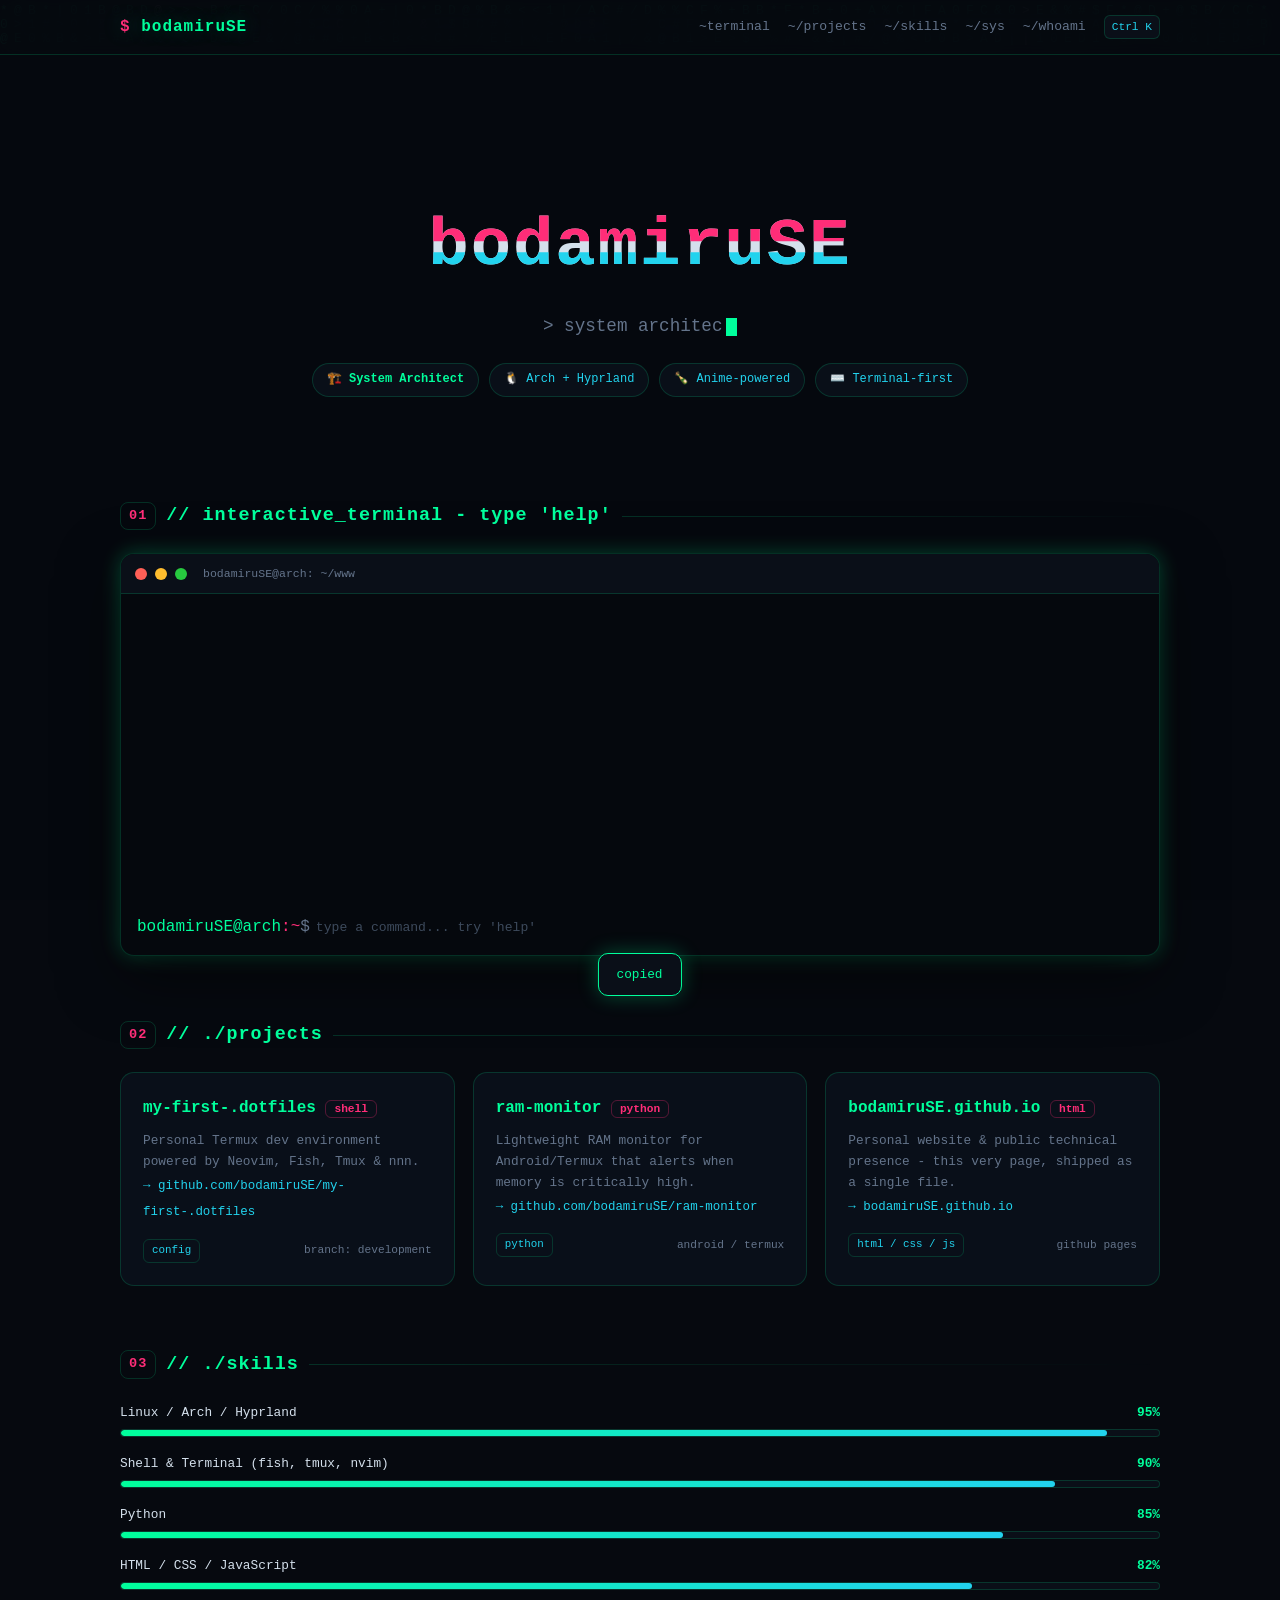
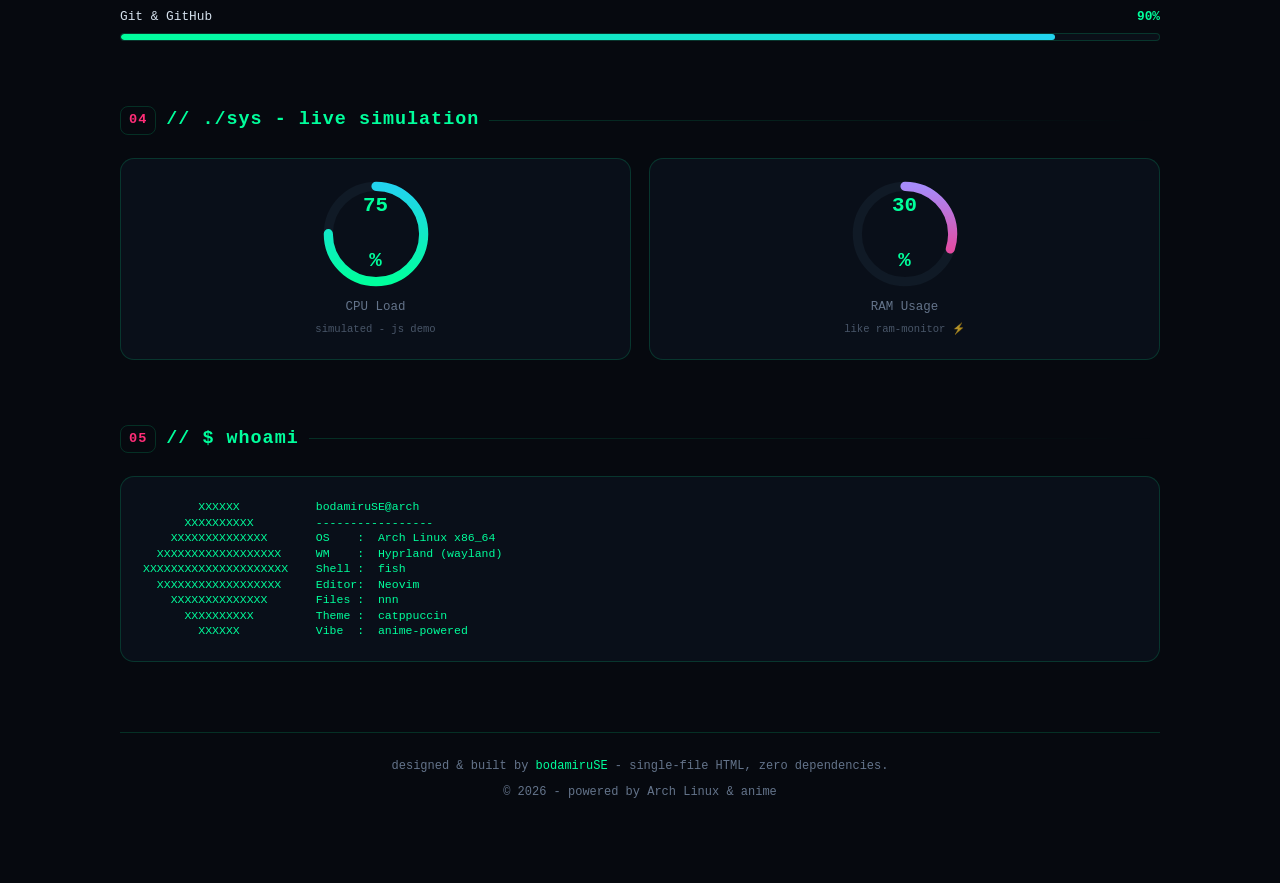
==== commit 11337e25: "🫠️" ====
--- a/index.html
+++ b/index.html
@@ -1,868 +1,257 @@
 <!DOCTYPE html>
-<html lang="en" dir="ltr">
+<html lang="en">
 <head>
-    <meta charset="UTF-8">
-    <meta name="viewport" content="width=device-width, initial-scale=1.0">
-    <title>BodamiruSE | Under Maintenance</title>
-    
-    <!-- ==================== STYLES ==================== -->
-    <style>
-        /* ============================================
-           RESET & BASE
-           ============================================ */
-        *,
-        *::before,
-        *::after {
-            margin: 0;
-            padding: 0;
-            box-sizing: border-box;
-        }
-
-        /* ============================================
-           DESIGN TOKENS — SYSTEM VARIABLES
-           ============================================ */
-        :root {
-            /* ----- 1. PRIMITIVES (القيم الخام) ----- */
-            --gray-50: #f9fafb;
-            --gray-100: #f3f4f6;
-            --gray-200: #e5e7eb;
-            --gray-300: #d1d5db;
-            --gray-400: #9ca3af;
-            --gray-500: #6b7280;
-            --gray-600: #4b5563;
-            --gray-700: #374151;
-            --gray-800: #1f2937;
-            --gray-900: #111827;
-            --gray-950: #030712;
-
-            --blue-50: #eff6ff;
-            --blue-100: #dbeafe;
-            --blue-200: #bfdbfe;
-            --blue-300: #93c5fd;
-            --blue-400: #60a5fa;
-            --blue-500: #3b82f6;
-            --blue-600: #2563eb;
-            --blue-700: #1d4ed8;
-            --blue-800: #1e40af;
-            --blue-900: #1e3a8a;
-            --blue-950: #172554;
-
-            --photon-50: #f5f3ff;
-            --photon-100: #ede9fe;
-            --photon-200: #ddd6fe;
-            --photon-300: #c4b5fd;
-            --photon-400: #a78bfa;
-            --photon-500: #8b5cf6;
-            --photon-600: #7c3aed;
-            --photon-700: #6d28d9;
-            --photon-800: #5b21b6;
-            --photon-900: #4c1d95;
-            --photon-950: #2e1065;
-
-            --red-50: #fef2f2;
-            --red-100: #fee2e2;
-            --red-200: #fecaca;
-            --red-300: #fca5a5;
-            --red-400: #f87171;
-            --red-500: #ef4444;
-            --red-600: #dc2626;
-            --red-700: #b91c1c;
-            --red-800: #991b1b;
-            --red-900: #7f1d1d;
-            --red-950: #450a0a;
-
-            --green-50: #ecfdf5;
-            --green-100: #d1fae5;
-            --green-200: #a7f3d0;
-            --green-300: #6ee7b7;
-            --green-400: #34d399;
-            --green-500: #10b981;
-            --green-600: #059669;
-            --green-700: #047857;
-            --green-800: #065f46;
-            --green-900: #064e3b;
-            --green-950: #022c22;
-
-            --yellow-50: #fffbeb;
-            --yellow-100: #fef3c7;
-            --yellow-200: #fde68a;
-            --yellow-300: #fcd34d;
-            --yellow-400: #fbbf24;
-            --yellow-500: #f59e0b;
-            --yellow-600: #d97706;
-            --yellow-700: #b45309;
-            --yellow-800: #92400e;
-            --yellow-900: #78350f;
-            --yellow-950: #451a03;
-
-            /* المسافات */
-            --space-0: 0px;
-            --space-px: 1px;
-            --space-0_5: 2px;
-            --space-1: 4px;
-            --space-1_5: 6px;
-            --space-2: 8px;
-            --space-2_5: 10px;
-            --space-3: 12px;
-            --space-3_5: 14px;
-            --space-4: 16px;
-            --space-5: 20px;
-            --space-6: 24px;
-            --space-7: 28px;
-            --space-8: 32px;
-            --space-9: 36px;
-            --space-10: 40px;
-            --space-11: 44px;
-            --space-12: 48px;
-            --space-14: 56px;
-            --space-16: 64px;
-            --space-20: 80px;
-            --space-24: 96px;
-            --space-28: 112px;
-            --space-32: 128px;
-            --space-36: 144px;
-            --space-40: 160px;
-            --space-44: 176px;
-            --space-48: 192px;
-            --space-52: 208px;
-            --space-56: 224px;
-            --space-60: 240px;
-            --space-64: 256px;
-            --space-72: 288px;
-            --space-80: 320px;
-            --space-96: 384px;
-
-            --space-n1: -4px;
-            --space-n2: -8px;
-            --space-n3: -12px;
-            --space-n4: -16px;
-            --space-n6: -24px;
-            --space-n8: -32px;
-
-            /* الطباعة */
-            --font-sans: 'Inter', system-ui, -apple-system, sans-serif;
-            --font-display: 'Space Grotesk', var(--font-sans);
-            --font-mono: 'JetBrains Mono', ui-monospace, monospace;
-
-            --text-xs: 0.75rem;
-            --text-sm: 0.875rem;
-            --text-base: 1rem;
-            --text-lg: 1.125rem;
-            --text-xl: 1.25rem;
-            --text-2xl: 1.5rem;
-            --text-3xl: 1.875rem;
-            --text-4xl: 2.25rem;
-            --text-5xl: 3rem;
-            --text-6xl: 3.75rem;
-            --text-7xl: 4.5rem;
-            --text-8xl: 6rem;
-            --text-9xl: 8rem;
-
-            --leading-none: 1;
-            --leading-tight: 1.15;
-            --leading-snug: 1.35;
-            --leading-normal: 1.6;
-            --leading-relaxed: 1.75;
-            --leading-loose: 2;
-
-            --tracking-tighter: -0.05em;
-            --tracking-tight: -0.025em;
-            --tracking-normal: 0em;
-            --tracking-wide: 0.025em;
-            --tracking-wider: 0.05em;
-            --tracking-widest: 0.1em;
-
-            --radius-none: 0px;
-            --radius-sm: 4px;
-            --radius-base: 6px;
-            --radius-md: 8px;
-            --radius-lg: 12px;
-            --radius-xl: 16px;
-            --radius-2xl: 24px;
-            --radius-3xl: 32px;
-            --radius-full: 9999px;
-
-            --shadow-xs: 0 1px 2px 0 rgb(0 0 0 / 0.05);
-            --shadow-sm: 0 1px 3px 0 rgb(0 0 0 / 0.1), 0 1px 2px -1px rgb(0 0 0 / 0.1);
-            --shadow-md: 0 4px 6px -1px rgb(0 0 0 / 0.1), 0 2px 4px -2px rgb(0 0 0 / 0.1);
-            --shadow-lg: 0 10px 15px -3px rgb(0 0 0 / 0.1), 0 4px 6px -4px rgb(0 0 0 / 0.1);
-            --shadow-xl: 0 20px 25px -5px rgb(0 0 0 / 0.1), 0 8px 10px -6px rgb(0 0 0 / 0.1);
-            --shadow-2xl: 0 25px 50px -12px rgb(0 0 0 / 0.25);
-            --shadow-inner: inset 0 2px 4px 0 rgb(0 0 0 / 0.05);
-
-            --breakpoint-sm: 640px;
-            --breakpoint-md: 768px;
-            --breakpoint-lg: 1024px;
-            --breakpoint-xl: 1280px;
-            --breakpoint-2xl: 1536px;
-
-            --container-query-sm: 40ch;
-            --container-query-md: 60ch;
-            --container-query-lg: 80ch;
-
-            --z-index-below: -1;
-            --z-index-base: 0;
-            --z-index-raised: 10;
-            --z-index-dropdown: 100;
-            --z-index-sticky: 200;
-            --z-index-overlay: 300;
-            --z-index-modal: 400;
-            --z-index-popover: 500;
-            --z-index-tooltip: 600;
-            --z-index-toast: 700;
-            --z-index-top: 9999;
-
-            --transition-duration-instant: 0ms;
-            --transition-duration-fast: 150ms;
-            --transition-duration-base: 250ms;
-            --transition-duration-slow: 350ms;
-            --transition-duration-slower: 500ms;
-
-            --ease-linear: cubic-bezier(0, 0, 1, 1);
-            --ease-in: cubic-bezier(0.4, 0, 1, 1);
-            --ease-out: cubic-bezier(0, 0, 0.2, 1);
-            --ease-in-out: cubic-bezier(0.4, 0, 0.2, 1);
-            --ease-bounce: cubic-bezier(0.68, -0.55, 0.265, 1.55);
-
-            --transition-fast: all var(--transition-duration-fast) var(--ease-out);
-            --transition-base: all var(--transition-duration-base) var(--ease-in-out);
-            --transition-slow: all var(--transition-duration-slow) var(--ease-in);
-            --transition-bounce: all var(--transition-duration-slower) var(--ease-bounce);
-
-            /* ----- 2. SEMANTICS (المتغيرات الدلالية) ----- */
-            --color-background: var(--gray-950);
-            --color-background-raised: #0D1117;
-            --color-background-inverse: var(--gray-50);
-            --color-surface: #151820;
-            --color-surface-raised: #1C2030;
-            --color-surface-inverse: var(--gray-200);
-            --color-border: #242840;
-            --color-border-strong: #3D4A6B;
-
-            --color-text-primary: #DCE0F0;
-            --color-text-secondary: #7888A0;
-            --color-text-tertiary: #4A4560;
-            --color-text-inverse: #1A1D2E;
-            --color-text-placeholder: #4A4560;
-
-            --color-accent: var(--photon-400);
-            --color-accent-hover: var(--photon-300);
-            --color-accent-active: var(--photon-500);
-            --color-accent-dim: #1A1535;
-
-            --color-success: var(--green-400);
-            --color-success-dim: var(--green-950);
-            --color-warning: var(--yellow-400);
-            --color-warning-dim: var(--yellow-950);
-            --color-error: var(--red-400);
-            --color-error-dim: var(--red-950);
-            --color-info: var(--blue-400);
-            --color-info-dim: var(--blue-950);
-
-            --spacing-component-padding: var(--space-4);
-            --spacing-component-gap: var(--space-2);
-            --spacing-section-gap: var(--space-16);
-            --spacing-section-padding: var(--space-12);
-            --spacing-container-padding: var(--space-4);
-            --spacing-stack-sm: var(--space-2);
-            --spacing-stack-base: var(--space-4);
-            --spacing-stack-lg: var(--space-8);
-
-            --font-family-base: var(--font-sans);
-            --font-family-display: var(--font-display);
-            --font-family-mono: var(--font-mono);
-
-            --text-body: var(--text-base);
-            --text-body-small: var(--text-sm);
-            --text-body-large: var(--text-lg);
-            --text-heading: var(--text-2xl);
-            --text-display: var(--text-5xl);
-
-            --border-radius-element: var(--radius-md);
-            --border-radius-card: var(--radius-lg);
-            --border-radius-modal: var(--radius-xl);
-            --shadow-element: var(--shadow-sm);
-            --shadow-card: var(--shadow-md);
-            --shadow-modal: var(--shadow-xl);
-
-            /* ----- 3. COMPONENT VARIABLES ----- */
-            --button-background: var(--color-accent);
-            --button-background-hover: var(--color-accent-hover);
-            --button-color: var(--color-background);
-            --button-padding-x: var(--space-4);
-            --button-padding-y: var(--space-2);
-            --button-font-size: var(--text-sm);
-            --button-font-weight: 600;
-            --button-border-radius: var(--border-radius-element);
-            --button-gap: var(--space-2);
-
-            --card-background: var(--color-surface);
-            --card-border: 1px solid var(--color-border);
-            --card-border-radius: var(--border-radius-card);
-            --card-padding: var(--spacing-component-padding);
-            --card-shadow: var(--shadow-card);
-            --card-title-font-size: var(--text-xl);
-            --card-title-font-weight: 700;
-
-            --input-background: var(--color-surface);
-            --input-border: 1px solid var(--color-border);
-            --input-border-radius: var(--radius-md);
-            --input-padding: var(--space-3) var(--space-4);
-            --input-font-size: var(--text-sm);
-            --input-min-height: 44px;
-
-            --container-max-width: var(--breakpoint-2xl);
-            --container-padding: var(--space-4);
-
-            --opacity-disabled: 0.5;
-            --opacity-hover: 0.8;
-            --opacity-overlay: 0.6;
-
-            --focus-ring: 0 0 0 3px var(--color-accent-dim), 0 0 0 1px var(--color-accent);
-            --print-font-size: 12pt;
-        }
-
-        /* ============================================
-           FOCUS VISIBLE
-           ============================================ */
-        *:focus-visible {
-            outline: 2px solid var(--color-accent);
-            outline-offset: 2px;
-            border-radius: var(--radius-sm);
-        }
-        *:focus {
-            outline: 2px solid var(--color-accent);
-            outline-offset: 2px;
-            border-radius: var(--radius-sm);
-        }
-        *:focus:not(:focus-visible) {
-            outline: none;
-        }
-
-        .btn:focus-visible,
-        input:focus-visible,
-        button:focus-visible,
-        textarea:focus-visible,
-        select:focus-visible,
-        a:focus-visible {
-            outline: 2px solid var(--color-accent);
-            outline-offset: 2px;
-        }
-
-        /* ============================================
-           GLOBAL STYLES
-           ============================================ */
-        html {
-            scroll-behavior: smooth;
-            -webkit-font-smoothing: antialiased;
-            -moz-osx-font-smoothing: grayscale;
-        }
-
-        body {
-            font-family: var(--font-family-base);
-            background-color: var(--color-background);
-            color: var(--color-text-primary);
-            line-height: var(--leading-normal);
-            transition: background-color var(--transition-duration-base) ease,
-                color var(--transition-duration-base) ease;
-            min-height: 100vh;
-        }
-
-        ::-webkit-scrollbar {
-            width: 6px;
-            height: 6px;
-        }
-        ::-webkit-scrollbar-track {
-            background: var(--color-surface);
-        }
-        ::-webkit-scrollbar-thumb {
-            background: var(--color-border);
-            border-radius: var(--radius-full);
-        }
-        ::-webkit-scrollbar-thumb:hover {
-            background: var(--color-accent);
-        }
-
-        /* ============================================
-           CONTAINER
-           ============================================ */
-        .container {
-            width: 100%;
-            max-width: var(--container-max-width);
-            padding: 0 var(--container-padding);
-            margin: 0 auto;
-        }
-
-        @media (min-width: 640px) {
-            .container {
-                padding: 0 var(--space-6);
-            }
-        }
-        @media (min-width: 1024px) {
-            .container {
-                padding: 0 var(--space-8);
-            }
-        }
-
-        /* ============================================
-           UTILITY CLASSES
-           ============================================ */
-        .sr-only {
-            position: absolute;
-            width: 1px;
-            height: 1px;
-            padding: 0;
-            margin: -1px;
-            overflow: hidden;
-            clip: rect(0, 0, 0, 0);
-            border: 0;
-        }
-
-        .flex {
-            display: flex;
-        }
-        .flex-col {
-            flex-direction: column;
-        }
-        .items-center {
-            align-items: center;
-        }
-        .justify-between {
-            justify-content: space-between;
-        }
-        .gap-2 {
-            gap: var(--space-2);
-        }
-        .gap-3 {
-            gap: var(--space-3);
-        }
-        .gap-4 {
-            gap: var(--space-4);
-        }
-        .gap-6 {
-            gap: var(--space-6);
-        }
-        .gap-8 {
-            gap: var(--space-8);
-        }
-
-        .text-center {
-            text-align: center;
-        }
-        .text-secondary {
-            color: var(--color-text-secondary);
-        }
-        .text-photon {
-            color: var(--color-accent);
-        }
-
-        .mt-4 {
-            margin-top: var(--space-4);
-        }
-        .mt-6 {
-            margin-top: var(--space-6);
-        }
-        .mt-8 {
-            margin-top: var(--space-8);
-        }
-        .mb-4 {
-            margin-bottom: var(--space-4);
-        }
-        .mb-6 {
-            margin-bottom: var(--space-6);
-        }
-
-        /* ============================================
-           BUTTONS
-           ============================================ */
-        .btn {
-            display: inline-flex;
-            align-items: center;
-            justify-content: center;
-            gap: var(--button-gap);
-            padding: var(--button-padding-y) var(--button-padding-x);
-            font-family: var(--font-family-base);
-            font-weight: var(--button-font-weight);
-            font-size: var(--button-font-size);
-            border-radius: var(--button-border-radius);
-            border: 1px solid transparent;
-            cursor: pointer;
-            transition: var(--transition-fast);
-            text-align: center;
-            line-height: 1.4;
-            text-decoration: none;
-            min-height: var(--input-min-height);
-            user-select: none;
-        }
-
-        .btn-primary {
-            background-color: var(--button-background);
-            color: var(--button-color);
-            border-color: var(--button-background);
-        }
-        .btn-primary:hover {
-            background-color: var(--button-background-hover);
-            border-color: var(--button-background-hover);
-            transform: translateY(-1px);
-            box-shadow: var(--shadow-md);
-        }
-        .btn-primary:active {
-            transform: translateY(0);
-            box-shadow: var(--shadow-sm);
-        }
-        .btn-primary:disabled {
-            opacity: var(--opacity-disabled);
-            cursor: not-allowed;
-            transform: none;
-            box-shadow: none;
-        }
-
-        .btn-outline {
-            background: transparent;
-            color: var(--color-text-primary);
-            border-color: var(--color-border);
-        }
-        .btn-outline:hover {
-            border-color: var(--color-accent);
-            color: var(--color-accent);
-            background: var(--color-accent-dim);
-        }
-        .btn-outline:disabled {
-            opacity: var(--opacity-disabled);
-            cursor: not-allowed;
-            transform: none;
-            box-shadow: none;
-        }
-
-        /* ============================================
-           NAV
-           ============================================ */
-        .navbar {
-            width: 100%;
-            padding: var(--space-4) 0;
-            background-color: var(--color-background);
-            border-bottom: 1px solid var(--color-border);
-            position: sticky;
-            top: 0;
-            z-index: var(--z-index-sticky);
-            backdrop-filter: blur(12px);
-            -webkit-backdrop-filter: blur(12px);
-            background-color: rgba(13, 17, 23, 0.85);
-        }
-
-        .nav-inner {
-            display: flex;
-            align-items: center;
-            justify-content: space-between;
-            flex-wrap: wrap;
-            gap: var(--space-4);
-        }
-
-        .nav-logo {
-            font-family: var(--font-family-display);
-            font-weight: 700;
-            font-size: var(--text-xl);
-            letter-spacing: var(--tracking-tight);
-            color: var(--color-text-primary);
-            text-decoration: none;
-            transition: color var(--transition-duration-fast) ease;
-        }
-        .nav-logo:hover {
-            color: var(--color-accent);
-        }
-        .nav-logo span {
-            color: var(--color-accent);
-        }
-
-        /* ============================================
-           HERO
-           ============================================ */
-        .hero {
-            padding: var(--space-20) 0 var(--space-16);
-            text-align: center;
-            border-bottom: 1px solid var(--color-border);
-        }
-
-        .hero-eyebrow {
-            font-family: var(--font-family-mono);
-            font-size: var(--text-xs);
-            font-weight: 400;
-            letter-spacing: var(--tracking-wider);
-            text-transform: uppercase;
-            color: var(--color-accent);
-            margin-bottom: var(--space-4);
-            display: inline-block;
-            padding: var(--space-1) var(--space-3);
-            border-radius: var(--radius-full);
-            background: var(--color-accent-dim);
-        }
-
-        .hero h1 {
-            font-family: var(--font-family-base);
-            font-weight: 800;
-            font-size: var(--text-5xl);
-            line-height: var(--leading-tight);
-            letter-spacing: var(--tracking-tight);
-            margin-bottom: var(--space-4);
-            max-width: 800px;
-            margin-left: auto;
-            margin-right: auto;
-        }
-
-        /* ============================================
-           FOOTER
-           ============================================ */
-        .footer {
-            padding: var(--space-12) 0 var(--space-8);
-            border-top: 1px solid var(--color-border);
-            width: 100%;
-        }
-
-        .footer-inner {
-            display: flex;
-            flex-wrap: wrap;
-            justify-content: space-between;
-            align-items: center;
-            gap: var(--space-6);
-        }
-
-        /* ============================================
-           RESPONSIVE
-           ============================================ */
-        @media (max-width: 768px) {
-            .hero {
-                padding: var(--space-16) 0 var(--space-12);
-            }
-            .hero h1 {
-                font-size: var(--text-3xl);
-            }
-        }
-
-        /* ============================================
-           PAGE-SPECIFIC STYLES
-           ============================================ */
-        .typing-wrapper {
-            display: inline-flex;
-            align-items: center;
-            justify-content: center;
-            min-height: 80px;
-        }
-
-        #typing-text {
-            white-space: nowrap;
-            overflow: hidden;
-            display: inline-block;
-        }
-
-        .cursor {
-            display: inline-block;
-            width: 3px;
-            height: 1.2em;
-            background: var(--color-accent);
-            margin-left: 4px;
-            animation: blink 1s step-end infinite;
-            vertical-align: text-bottom;
-        }
-
-        @keyframes blink {
-            0%, 100% { opacity: 1; }
-            50% { opacity: 0; }
-        }
-
-        .particles-canvas {
-            position: fixed;
-            top: 0;
-            left: 0;
-            width: 100%;
-            height: 100%;
-            z-index: -1;
-            pointer-events: none;
-        }
-
-        .message-box {
-            max-width: 600px;
-            margin: 0 auto;
-            text-align: center;
-            color: var(--color-text-secondary);
-            font-size: var(--text-sm);
-            line-height: var(--leading-relaxed);
-        }
-
-        .whatsapp-link {
-            display: inline-flex;
-            align-items: center;
-            gap: var(--space-2);
-            margin-top: var(--space-4);
-        }
-    </style>
+<meta charset="UTF-8" />
+<meta name="viewport" content="width=device-width, initial-scale=1.0" />
+<title>bodamiruSE — System Architect</title>
+<meta name="description" content="Arch + Hyprland wizard. Anime-powered system architect. Terminal-first developer." />
+<style>
+:root{--bg:#06090f;--bg-2:#0a0f18;--panel:rgba(12,19,30,.72);--green:#00ff9c;--cyan:#22d3ee;--pink:#ff2d78;--amber:#ffb86b;--purple:#a78bfa;--text:#d4e0ec;--muted:#64748b;--border:rgba(0,255,156,.16);--glow:0 0 20px rgba(0,255,156,.28);--radius:14px}
+*{margin:0;padding:0;box-sizing:border-box}
+html{scroll-behavior:smooth}
+body{background:var(--bg);color:var(--text);font-family:"Fira Code","Cascadia Code","JetBrains Mono",ui-monospace,Menlo,Consolas,monospace;line-height:1.65;min-height:100vh;overflow-x:hidden}
+::selection{background:var(--green);color:#04120c}
+::-webkit-scrollbar{width:10px}
+::-webkit-scrollbar-track{background:var(--bg-2)}
+::-webkit-scrollbar-thumb{background:linear-gradient(var(--green),var(--cyan));border-radius:5px}
+#matrix{position:fixed;inset:0;z-index:0;opacity:.22;pointer-events:none}
+.wrap{position:relative;z-index:1;max-width:1080px;margin:0 auto;padding:0 20px 80px}
+header{position:sticky;top:0;z-index:50;backdrop-filter:blur(14px);background:rgba(6,9,15,.7);border-bottom:1px solid var(--border)}
+.nav{max-width:1080px;margin:0 auto;padding:14px 20px;display:flex;align-items:center;gap:18px}
+.brand{color:var(--green);font-weight:700;letter-spacing:1px;white-space:nowrap;text-shadow:var(--glow)}
+.brand::before{content:"$ ";color:var(--pink)}
+.nav a{color:var(--muted);text-decoration:none;font-size:.82rem;transition:.25s}
+.nav a:hover{color:var(--green);text-shadow:var(--glow)}
+.nav .spacer{flex:1}
+kbd{padding:2px 7px;border:1px solid var(--border);border-radius:6px;font-size:.7rem;color:var(--cyan);background:var(--bg-2)}
+.hero{padding:72px 0 40px;text-align:center}
+.glitch{font-size:clamp(2.2rem,7vw,4.2rem);font-weight:800;color:var(--text);position:relative;display:inline-block;letter-spacing:2px}
+.glitch::before,.glitch::after{content:attr(data-text);position:absolute;inset:0;overflow:hidden}
+.glitch::before{color:var(--pink);animation:glitch1 2.8s infinite steps(2,end);clip-path:inset(0 0 55% 0)}
+.glitch::after{color:var(--cyan);animation:glitch2 2.8s infinite steps(2,end);clip-path:inset(55% 0 0 0)}
+@keyframes glitch1{0%,86%,100%{transform:none;opacity:0}88%{transform:translate(-3px,-2px);opacity:.9}92%{transform:translate(3px,1px);opacity:.8}}
+@keyframes glitch2{0%,86%,100%{transform:none;opacity:0}90%{transform:translate(2px,2px);opacity:.9}95%{transform:translate(-2px,-1px);opacity:.7}}
+.sub{color:var(--muted);margin-top:10px;font-size:clamp(.9rem,2.5vw,1.1rem)}
+.cursor{display:inline-block;width:.6em;height:1.05em;background:var(--green);margin-left:4px;animation:blink 1s steps(1) infinite;vertical-align:text-bottom}
+@keyframes blink{50%{opacity:0}}
+.badges{display:flex;gap:10px;justify-content:center;flex-wrap:wrap;margin-top:22px}
+.badge{border:1px solid var(--border);border-radius:999px;padding:6px 14px;font-size:.75rem;color:var(--cyan);background:var(--panel)}
+.badge b{color:var(--green)}
+section{margin-top:64px}
+h2.sec{font-size:1.15rem;color:var(--green);display:flex;align-items:center;gap:10px;margin-bottom:22px;letter-spacing:1px}
+h2.sec::before{content:attr(data-n);color:var(--pink);font-size:.85rem;border:1px solid var(--border);padding:2px 8px;border-radius:8px}
+h2.sec::after{content:"";flex:1;height:1px;background:linear-gradient(90deg,var(--border),transparent)}
+.term{background:#05080d;border:1px solid var(--border);border-radius:var(--radius);box-shadow:0 20px 60px rgba(0,0,0,.5),var(--glow);overflow:hidden}
+.term-bar{display:flex;align-items:center;gap:8px;padding:10px 14px;background:var(--bg-2);border-bottom:1px solid var(--border)}
+.dot{width:12px;height:12px;border-radius:50%}
+.dot.r{background:#ff5f56}.dot.y{background:#ffbd2e}.dot.g{background:#27c93f}
+.term-title{margin-left:8px;font-size:.72rem;color:var(--muted)}
+.term-body{height:320px;overflow-y:auto;padding:14px 16px;font-size:.82rem}
+.line{white-space:pre-wrap;word-break:break-word;margin-bottom:2px}
+.prompt{color:var(--green)}.prompt .u{color:var(--pink)}.prompt .d{color:var(--muted)}
+.out-cmd{color:var(--cyan)}.out-info{color:var(--text)}.out-ok{color:var(--green)}.out-warn{color:var(--amber)}.out-err{color:var(--pink)}.out-dim{color:var(--muted)}
+.term-input{display:flex;align-items:center;gap:6px}
+.term-input input{flex:1;background:transparent;border:none;outline:none;color:var(--green);font:inherit;font-size:.82rem;caret-color:var(--green)}
+.term-input input::placeholder{color:#3d4a5c}
+.grid{display:grid;grid-template-columns:repeat(auto-fit,minmax(280px,1fr));gap:18px}
+.card{background:var(--panel);border:1px solid var(--border);border-radius:var(--radius);padding:22px;transition:.3s;position:relative;overflow:hidden}
+.card:hover{transform:translateY(-5px);border-color:var(--green);box-shadow:var(--glow)}
+.card h3{color:var(--green);font-size:1rem;margin-bottom:6px}
+.card .lang{font-size:.7rem;color:var(--pink);border:1px solid rgba(255,45,120,.3);padding:2px 8px;border-radius:6px}
+.card p{color:var(--muted);font-size:.8rem;margin-top:8px}
+.card a{color:var(--cyan);font-size:.78rem;text-decoration:none}
+.card a:hover{text-decoration:underline}
+.card .foot{margin-top:14px;display:flex;justify-content:space-between;align-items:center;color:var(--muted);font-size:.7rem}
+.tag{font-size:.68rem;border:1px solid var(--border);padding:2px 8px;border-radius:6px;color:var(--cyan)}
+.skill{margin-bottom:16px}
+.skill .meta{display:flex;justify-content:space-between;font-size:.8rem;margin-bottom:6px}
+.skill .meta b{color:var(--green)}
+.bar{height:8px;background:var(--bg-2);border:1px solid var(--border);border-radius:99px;overflow:hidden}
+.bar i{display:block;height:100%;width:0;border-radius:99px;background:linear-gradient(90deg,var(--green),var(--cyan));transition:width 1.2s cubic-bezier(.2,.7,.3,1)}
+.bar i.pink{background:linear-gradient(90deg,var(--pink),var(--purple))}
+.gauges{display:grid;grid-template-columns:repeat(auto-fit,minmax(200px,1fr));gap:18px}
+.gauge{background:var(--panel);border:1px solid var(--border);border-radius:var(--radius);padding:20px;text-align:center}
+.gauge .ring{width:110px;height:110px;margin:0 auto;position:relative}
+.gauge .ring svg{transform:rotate(-90deg)}
+.gauge .ring .num{position:absolute;inset:0;display:grid;place-items:center;font-size:1.3rem;font-weight:700;color:var(--green)}
+.gauge .lbl{color:var(--muted);font-size:.78rem;margin-top:8px}
+.gauge .hint{color:var(--muted);font-size:.66rem;margin-top:4px;opacity:.7}
+.ascii-wrap{background:var(--panel);border:1px solid var(--border);border-radius:var(--radius);padding:22px;overflow-x:auto}
+.ascii{font-size:.72rem;color:var(--green);line-height:1.35}
+.ascii .k{color:var(--pink)}.ascii .v{color:var(--cyan)}
+.reveal{opacity:0;transform:translateY(26px);transition:.7s ease}
+.reveal.on{opacity:1;transform:none}
+footer{margin-top:70px;padding-top:24px;border-top:1px solid var(--border);text-align:center;color:var(--muted);font-size:.75rem}
+footer a{color:var(--green);text-decoration:none}
+footer a:hover{text-shadow:var(--glow)}
+#toast{position:fixed;bottom:24px;left:50%;transform:translateX(-50%) translateY(120px);background:var(--bg-2);border:1px solid var(--green);color:var(--green);padding:10px 18px;border-radius:10px;font-size:.8rem;transition:.4s;z-index:99;box-shadow:var(--glow)}
+#toast.show{transform:translateX(-50%) translateY(0)}
+@media(max-width:640px){.nav a:not(.brand){display:none}.hero{padding:44px 0 20px}.ascii{font-size:.56rem}}
+</style>
 </head>
 <body>
-    <!-- جسيمات متحركة في الخلفية -->
-    <canvas id="particlesCanvas" class="particles-canvas"></canvas>
-
-    <!-- شريط التنقل -->
-    <nav class="navbar">
-        <div class="container nav-inner">
-            <a href="/" class="nav-logo">Bodamiru<span>SE</span></a>
+<canvas id="matrix"></canvas>
+<header>
+  <nav class="nav">
+    <span class="brand">bodamiruSE</span>
+    <span class="spacer"></span>
+    <a href="#terminal">~terminal</a>
+    <a href="#projects">~/projects</a>
+    <a href="#skills">~/skills</a>
+    <a href="#sys">~/sys</a>
+    <a href="#about">~/whoami</a>
+    <kbd>Ctrl K</kbd>
+  </nav>
+</header>
+<div class="wrap">
+  <section class="hero">
+    <h1 class="glitch" data-text="bodamiruSE">bodamiruSE</h1>
+    <p class="sub">&gt; <span id="type"></span><span class="cursor"></span></p>
+    <div class="badges">
+      <span class="badge">&#127959;&#65039; <b>System Architect</b></span>
+      <span class="badge">&#128039; Arch + Hyprland</span>
+      <span class="badge">&#127870; Anime-powered</span>
+      <span class="badge">&#9000;&#65039; Terminal-first</span>
+    </div>
+  </section>
+
+  <section id="terminal">
+    <h2 class="sec" data-n="01">// interactive_terminal - type 'help'</h2>
+    <div class="term">
+      <div class="term-bar">
+        <span class="dot r"></span><span class="dot y"></span><span class="dot g"></span>
+        <span class="term-title">bodamiruSE@arch: ~/www</span>
+      </div>
+      <div class="term-body" id="termBody"></div>
+      <div class="term-input" style="padding:0 16px 14px">
+        <span class="prompt">bodamiruSE@arch<span class="u">:~</span><span class="d">$</span></span>
+        <input id="termIn" type="text" placeholder="type a command... try 'help'" autocomplete="off" spellcheck="false" />
+      </div>
+    </div>
+  </section>
+
+  <section id="projects">
+    <h2 class="sec" data-n="02">// ./projects</h2>
+    <div class="grid">
+      <div class="card reveal">
+        <h3>my-first-.dotfiles <span class="lang">shell</span></h3>
+        <p>Personal Termux dev environment powered by Neovim, Fish, Tmux &amp; nnn.</p>
+        <a href="https://github.com/bodamiruSE/my-first-.dotfiles">&rarr; github.com/bodamiruSE/my-first-.dotfiles</a>
+        <div class="foot"><span class="tag">config</span><span>branch: development</span></div>
+      </div>
+      <div class="card reveal">
+        <h3>ram-monitor <span class="lang">python</span></h3>
+        <p>Lightweight RAM monitor for Android/Termux that alerts when memory is critically high.</p>
+        <a href="https://github.com/bodamiruSE/ram-monitor">&rarr; github.com/bodamiruSE/ram-monitor</a>
+        <div class="foot"><span class="tag">python</span><span>android / termux</span></div>
+      </div>
+      <div class="card reveal">
+        <h3>bodamiruSE.github.io <span class="lang">html</span></h3>
+        <p>Personal website &amp; public technical presence - this very page, shipped as a single file.</p>
+        <a href="https://bodamiruSE.github.io">&rarr; bodamiruSE.github.io</a>
+        <div class="foot"><span class="tag">html / css / js</span><span>github pages</span></div>
+      </div>
+    </div>
+  </section>
+
+  <section id="skills">
+    <h2 class="sec" data-n="03">// ./skills</h2>
+    <div class="skill reveal"><div class="meta"><span>Linux / Arch / Hyprland</span><b data-p="95">95%</b></div><div class="bar"><i data-w="95%"></i></div></div>
+    <div class="skill reveal"><div class="meta"><span>Shell &amp; Terminal (fish, tmux, nvim)</span><b data-p="90">90%</b></div><div class="bar"><i data-w="90%"></i></div></div>
+    <div class="skill reveal"><div class="meta"><span>Python</span><b data-p="85">85%</b></div><div class="bar"><i data-w="85%"></i></div></div>
+    <div class="skill reveal"><div class="meta"><span>HTML / CSS / JavaScript</span><b data-p="82">82%</b></div><div class="bar pink"><i data-w="82%"></i></div></div>
+    <div class="skill reveal"><div class="meta"><span>Git &amp; GitHub</span><b data-p="90">90%</b></div><div class="bar"><i data-w="90%"></i></div></div>
+  </section>
+
+  <section id="sys">
+    <h2 class="sec" data-n="04">// ./sys - live simulation</h2>
+    <div class="gauges">
+      <div class="gauge reveal">
+        <div class="ring">
+          <svg viewBox="0 0 120 120">
+            <circle cx="60" cy="60" r="52" fill="none" stroke="#101a26" stroke-width="10"/>
+            <circle id="ringCpu" cx="60" cy="60" r="52" fill="none" stroke="url(#grad)" stroke-width="10" stroke-linecap="round" stroke-dasharray="326.7" stroke-dashoffset="326.7"/>
+            <defs><linearGradient id="grad"><stop offset="0%" stop-color="#00ff9c"/><stop offset="100%" stop-color="#22d3ee"/></linearGradient></defs>
+          </svg>
+          <div class="num"><span id="cpuVal">0</span>%</div>
         </div>
-    </nav>
-
-    <!-- القسم الرئيسي -->
-    <section class="hero" style="border-bottom: none;">
-        <div class="container">
-            <div class="hero-eyebrow">🚧 Site Status</div>
-            <h1>
-                <span class="typing-wrapper">
-                    <span id="typing-text"></span><span class="cursor">|</span>
-                </span>
-            </h1>
-            <p style="font-size: var(--text-lg); color: var(--color-text-secondary); max-width: 560px; margin: 0 auto var(--space-8);">
-                We're crafting something exceptional. Please check back soon.
-            </p>
-            <div style="display: flex; justify-content: center; gap: var(--space-4); flex-wrap: wrap;">
-                <button class="btn btn-primary" disabled>Notify Me (Soon)</button>
-            </div>
+        <div class="lbl">CPU Load</div>
+        <div class="hint">simulated - js demo</div>
+      </div>
+      <div class="gauge reveal">
+        <div class="ring">
+          <svg viewBox="0 0 120 120">
+            <circle cx="60" cy="60" r="52" fill="none" stroke="#101a26" stroke-width="10"/>
+            <circle id="ringRam" cx="60" cy="60" r="52" fill="none" stroke="url(#grad2)" stroke-width="10" stroke-linecap="round" stroke-dasharray="326.7" stroke-dashoffset="326.7"/>
+            <defs><linearGradient id="grad2"><stop offset="0%" stop-color="#ff2d78"/><stop offset="100%" stop-color="#a78bfa"/></linearGradient></defs>
+          </svg>
+          <div class="num"><span id="ramVal">0</span>%</div>
         </div>
-    </section>
-
-    <!-- تذييل مع الاعتذار وواتساب -->
-    <footer class="footer" style="border-top: none;">
-        <div class="container">
-            <div class="footer-inner" style="flex-direction: column; align-items: center; text-align: center;">
-                <div class="message-box">
-                    <p style="margin-bottom: var(--space-4);">
-                        Dear visitor, we sincerely apologize for the inconvenience. Our website is currently undergoing maintenance to serve you better. Thank you for your patience and understanding.
-                    </p>
-                    <strong style="color: var(--color-accent); font-size: var(--text-base);">3bdo_Amir</strong>
-                </div>
-                <a href="https://wa.me/201278716881?text=Hello%2C%20I%20noticed%20your%20site%20is%20under%20maintenance." 
-                   class="btn btn-outline whatsapp-link" 
-                   target="_blank" 
-                   rel="noopener noreferrer">
-                   🍀 WhatsApp 🍀
-                </a>
-                <p style="margin-top: var(--space-4); font-size: var(--text-xs); color: var(--color-text-tertiary);">
-                    BodamiruSE &copy; 2026
-                </p>
-            </div>
-        </div>
-    </footer>
-
-    <!-- ==================== SCRIPTS ==================== -->
-    <script>
-        (function() {
-            // --- تأثير الكتابة بلغات متعددة ---
-            const phrases = [
-                "Under Maintenance",        // English
-                "تحت الصيانة",              // Arabic
-                "En maintenance",           // French
-                "En mantenimiento",         // Spanish
-                "Wartungsarbeiten",         // German
-                "In manutenzione",          // Italian
-                "Em manutenção",            // Portuguese
-                "Техническое обслуживание", // Russian
-                "维护中",                   // Chinese Simplified
-                "メンテナンス中",            // Japanese
-                "점검 중",                  // Korean
-                "रखरखाव में",              // Hindi
-                "Bakımda",                  // Turkish
-                "In onderhoud",             // Dutch
-                "Under underhåll",          // Swedish
-                "W trakcie konserwacji",    // Polish
-                "Manteniment",              // Catalan
-                "Pemeliharaan",             // Indonesian
-                "Bảo trì",                  // Vietnamese
-                "Pagpapanatili"             // Filipino
-            ];
-
-            const typingEl = document.getElementById('typing-text');
-            let phraseIndex = 0;
-            let charIndex = 0;
-            let isDeleting = false;
-            const typingSpeed = 100;   // سرعة الكتابة
-            const deletingSpeed = 50;  // سرعة المسح
-            const pauseBetween = 2000; // توقف بعد اكتمال الجملة
-
-            function type() {
-                const current = phrases[phraseIndex];
-                if (!isDeleting) {
-                    typingEl.textContent = current.substring(0, charIndex + 1);
-                    charIndex++;
-                    if (charIndex === current.length) {
-                        isDeleting = true;
-                        setTimeout(type, pauseBetween);
-                        return;
-                    }
-                } else {
-                    typingEl.textContent = current.substring(0, charIndex - 1);
-                    charIndex--;
-                    if (charIndex === 0) {
-                        isDeleting = false;
-                        phraseIndex = (phraseIndex + 1) % phrases.length;
-                        setTimeout(type, 500);
-                        return;
-                    }
-                }
-                setTimeout(type, isDeleting ? deletingSpeed : typingSpeed);
-            }
-            type();
-
-            // --- تأثير الجسيمات في الخلفية ---
-            const canvas = document.getElementById('particlesCanvas');
-            if (canvas) {
-                const ctx = canvas.getContext('2d');
-                let width, height;
-                function resize() {
-                    width = canvas.width = window.innerWidth;
-                    height = canvas.height = window.innerHeight;
-                }
-                window.addEventListener('resize', resize);
-                resize();
-
-                const particles = [];
-                const particleCount = 60;
-                class Particle {
-                    constructor() {
-                        this.x = Math.random() * width;
-                        this.y = Math.random() * height;
-                        this.size = Math.random() * 2 + 0.5;
-                        this.speedX = (Math.random() - 0.5) * 0.4;
-                        this.speedY = (Math.random() - 0.5) * 0.4;
-                        // تدرج لوني بين البنفسجي والأزرق
-                        const r = 100 + Math.floor(Math.random() * 100);
-                        const g = 100 + Math.floor(Math.random() * 100);
-                        const b = 200 + Math.floor(Math.random() * 55);
-                        this.color = `rgba(${r}, ${g}, ${b}, 0.5)`;
-                    }
-                    update() {
-                        this.x += this.speedX;
-                        this.y += this.speedY;
-                        if (this.x > width) this.x = 0;
-                        else if (this.x < 0) this.x = width;
-                        if (this.y > height) this.y = 0;
-                        else if (this.y < 0) this.y = height;
-                    }
-                    draw() {
-                        ctx.fillStyle = this.color;
-                        ctx.beginPath();
-                        ctx.arc(this.x, this.y, this.size, 0, Math.PI * 2);
-                        ctx.fill();
-                    }
-                }
-                for (let i = 0; i < particleCount; i++) {
-                    particles.push(new Particle());
-                }
-                function animate() {
-                    ctx.clearRect(0, 0, width, height);
-                    particles.forEach(p => {
-                        p.update();
-                        p.draw();
-                    });
-                    requestAnimationFrame(animate);
-                }
-                animate();
-            }
-        })();
-    </script>
+        <div class="lbl">RAM Usage</div>
+        <div class="hint">like ram-monitor &#9889;</div>
+      </div>
+    </div>
+  </section>
+
+  <section id="about">
+    <h2 class="sec" data-n="05">// $ whoami</h2>
+    <div class="ascii-wrap reveal"><pre class="ascii" id="ascii"></pre></div>
+  </section>
+
+  <footer>
+    <p>designed &amp; built by <a href="https://github.com/bodamiruSE">bodamiruSE</a> - single-file HTML, zero dependencies.</p>
+    <p style="margin-top:6px">&copy; 2026 - powered by Arch Linux &amp; anime</p>
+  </footer>
+</div>
+<div id="toast">copied</div>
+<script>
+/* ===== MATRIX RAIN ===== */
+var canvas=document.getElementById('matrix'),ctx=canvas.getContext('2d');
+var glyphs='01<>/|*+#$%&@ABCDEF';
+var cols,drops;
+function size(){canvas.width=innerWidth;canvas.height=innerHeight;cols=Math.floor(canvas.width/14);drops=Array(cols).fill(1)}
+size();addEventListener('resize',size);
+function rain(){ctx.fillStyle='rgba(6,9,15,.10)';ctx.fillRect(0,0,canvas.width,canvas.height);ctx.font='13px monospace';for(var i=0;i<cols;i++){ctx.fillStyle=Math.random()>.975?'#ffffff':'#00ff9c';ctx.fillText(glyphs[Math.floor(Math.random()*glyphs.length)],i*14,drops[i]*14);if(drops[i]*14>canvas.height&&Math.random()>.975)drops[i]=0;drops[i]++}requestAnimationFrame(rain)}
+rain();
+/* ===== TYPEWRITER ===== */
+var roles=['system architect','Arch + Hyprland wizard','terminal-first developer','anime-powered coder'];
+var ri=0,ci=0,del=false;
+function type(){var el=document.getElementById('type');var word=roles[ri];el.textContent=del?word.slice(0,ci--):word.slice(0,ci++);var t=del?40:80;if(!del&&ci===word.length){t=1600;del=true}if(del&&ci===0){del=false;ri=(ri+1)%roles.length;t=400}setTimeout(type,t)}
+type();
+/* ===== INTERACTIVE TERMINAL ===== */
+var termBody=document.getElementById('termBody'),termIn=document.getElementById('termIn');
+var asciiArt='        XXXXXX           bodamiruSE@arch\n      XXXXXXXXXX         -----------------\n    XXXXXXXXXXXXXX       OS    :  Arch Linux x86_64\n  XXXXXXXXXXXXXXXXXX     WM    :  Hyprland (wayland)\nXXXXXXXXXXXXXXXXXXXXX    Shell :  fish\n  XXXXXXXXXXXXXXXXXX     Editor:  Neovim\n    XXXXXXXXXXXXXX       Files :  nnn\n      XXXXXXXXXX         Theme :  catppuccin\n        XXXXXX           Vibe  :  anime-powered';
+document.getElementById('ascii').textContent=asciiArt;
+function print(html,cls){var d=document.createElement('div');d.className='line '+(cls||'out-info');d.innerHTML=html;termBody.appendChild(d);termBody.scrollTop=termBody.scrollHeight}
+function escapeHtml(s){return s.replace(/[&<>"]/g,function(c){return{'&':'&amp;','<':'&lt;','>':'&gt;','"':'&quot;'}[c]})}
+function printPrompt(){var d=document.createElement('div');d.className='line prompt';d.innerHTML='bodamiruSE@arch<span class="u">:~</span><span class="d">$</span> '+escapeHtml(termIn.value);termBody.appendChild(d);termBody.scrollTop=termBody.scrollHeight}
+var CMDS={
+ help:function(){print('available commands:<br><span class="out-ok">help</span> . <span class="out-ok">whoami</span> . <span class="out-ok">neofetch</span> . <span class="out-ok">projects</span> . <span class="out-ok">ram</span> . <span class="out-ok">skills</span> . <span class="out-ok">social</span> . <span class="out-ok">date</span> . <span class="out-ok">echo</span> &lt;text&gt; . <span class="out-ok">clear</span> . <span class="out-ok">sudo</span> . <span class="out-ok">exit</span>')},
+ whoami:function(){print('Anime-powered system architect. Builder of terminal workflows. Arch + Hyprland by heart.','out-info')},
+ neofetch:function(){print(asciiArt.replace(/X/g,' '),'out-ok')},
+ projects:function(){print('<span class="out-ok">my-first-.dotfiles</span>   Termux dev env (nvim + fish + tmux + nnn)<br><span class="out-ok">ram-monitor</span>        Python RAM watcher for Android/Termux<br><span class="out-ok">bodamiruSE.github.io</span> personal site - this page')},
+ ram:function(){var r=Math.floor(30+Math.random()*60);print('used '+r+'%   cached 8%   free '+(100-r-8)+'%',r>80?'out-warn':'out-ok');print('status: '+(r>80?'high - check ram-monitor!':'all good'),r>80?'out-warn':'out-ok')},
+ skills:function(){print('linux <span class="out-ok">95%</span> . shell <span class="out-ok">90%</span> . python <span class="out-ok">85%</span> . web <span class="out-ok">82%</span> . git <span class="out-ok">90%</span>')},
+ social:function(){print('github - https://github.com/bodamiruSE')},
+ date:function(){print(new Date().toString(),'out-dim')},
+ echo:function(a){print(a||'','out-info')},
+ sudo:function(){print('nice try. you are not in the sudoers list.','out-err')},
+ exit:function(){print('you can never exit the terminal. it is part of you now.','out-warn')}
+};
+function run(cmd){var parts=cmd.trim().split(/\s+/);var c=parts[0]||'';var arg=parts.slice(1).join(' ');if(!cmd.trim())return;printPrompt();if(CMDS[c])CMDS[c](arg);else if(c==='clear'){termBody.innerHTML='';return}else print('command not found: '+escapeHtml(c)+' - try <span class="out-ok">help</span>','out-err')}
+termIn.addEventListener('keydown',function(e){if(e.key==='Enter'){run(termIn.value);termIn.value=''}});
+window.addEventListener('keydown',function(e){if(e.key==='k'&&(e.ctrlKey||e.metaKey)){e.preventDefault();termIn.focus();termIn.value='';termIn.select()}if(e.key==='Escape')termIn.blur()});
+/* ===== REVEAL ON SCROLL ===== */
+var io=new IntersectionObserver(function(es){es.forEach(function(e){if(e.isIntersecting){e.target.classList.add('on');e.target.querySelectorAll('i[data-w]').forEach(function(i){i.style.width=i.dataset.w});io.unobserve(e.target)}})},{threshold:.15});
+document.querySelectorAll('.reveal').forEach(function(el){io.observe(el)});
+/* ===== LIVE GAUGES ===== */
+var RING=326.7,cpuVal=document.getElementById('cpuVal'),ramVal=document.getElementById('ramVal'),ringCpu=document.getElementById('ringCpu'),ringRam=document.getElementById('ringRam');
+function setGauge(ring,val,el){el.textContent=val;ring.style.strokeDashoffset=RING-(RING*val/100)}
+setInterval(function(){setGauge(ringCpu,Math.floor(15+Math.random()*70),cpuVal);setGauge(ringRam,Math.floor(30+Math.random()*55),ramVal)},1600);
+/* ===== TOAST ===== */
+var toast=document.getElementById('toast');
+function showToast(t){toast.textContent=t||'copied';toast.classList.add('show');setTimeout(function(){toast.classList.remove('show')},1600)}
+document.querySelectorAll('a').forEach(function(a){a.addEventListener('click',function(e){if(a.href&&a.href.indexOf(location.origin)===0){e.preventDefault();if(navigator.clipboard){navigator.clipboard.writeText(a.href).then(function(){showToast('link copied')})}}})});
+</script>
 </body>
 </html>
